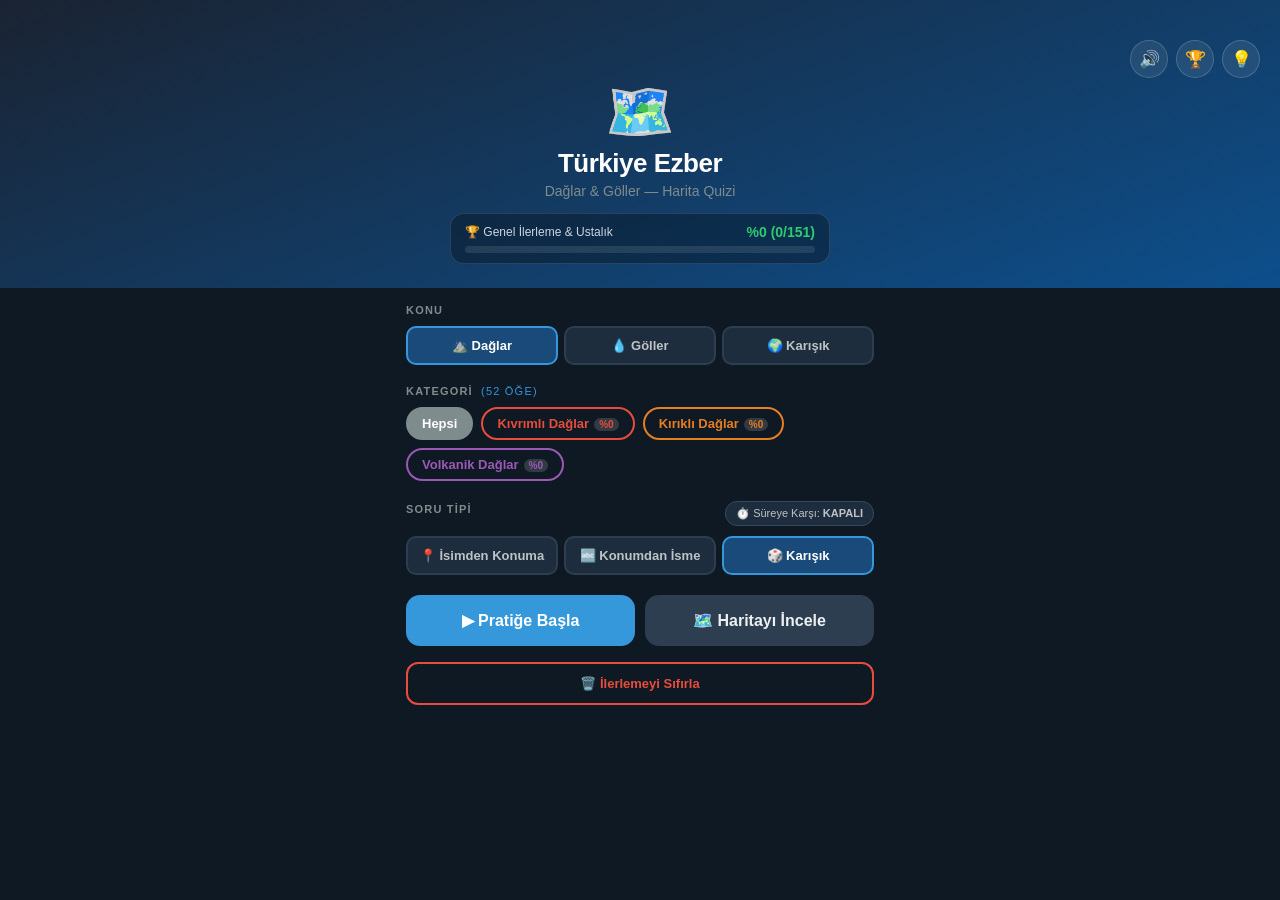
==== index.html @ 6cc04972 "Add files via upload" ====
<!DOCTYPE html>
<html lang="tr">
<head>
  <meta charset="UTF-8">
  <meta name="viewport" content="width=device-width, initial-scale=1.0, user-scalable=no">
  <title>🗺 Türkiye Ezber</title>
  <link rel="manifest" href="manifest.json">
  <link rel="icon" type="image/png" href="icon-192.png">
  <link rel="apple-touch-icon" href="icon-192.png">
  <meta name="theme-color" content="#1e293b">
  <meta name="apple-mobile-web-app-capable" content="yes">
  <meta name="apple-mobile-web-app-status-bar-style" content="black-translucent">
  <link rel="stylesheet" href="style.css">
</head>
<body>

<!-- ══════════════════════════════════════════
     MENU SCREEN
════════════════════════════════════════════ -->
<div id="screen-menu" class="screen active">
  <div class="menu-header">
    <div class="menu-top-tools">
      <button id="menu-sound-btn" class="tool-icon-btn" title="Ses Aç/Kapat">🔊</button>
      <button id="menu-badges-btn" class="tool-icon-btn" title="Başarılar & Rozetler">🏆</button>
      <button id="menu-mnemonics-btn" class="tool-icon-btn" title="Hafıza Şifreleri">💡</button>
    </div>
    <div class="menu-logo">🗺️</div>
    <h1>Türkiye Ezber</h1>
    <p class="menu-subtitle">Dağlar &amp; Göller — Harita Quizi</p>
    
    <div class="mastery-banner">
      <div class="mastery-banner-header">
        <span>🏆 Genel İlerleme & Ustalık</span>
        <strong id="menu-mastery-text">%0</strong>
      </div>
      <div class="mastery-progress-track">
        <div id="menu-mastery-fill" class="mastery-progress-fill" style="width:0%"></div>
      </div>
    </div>
  </div>
  <div class="menu-body">
    <section class="menu-section">
      <h3>Konu</h3>
      <div class="btn-group">
        <button class="mode-btn active" data-mode="mountains">⛰️ Dağlar</button>
        <button class="mode-btn"        data-mode="lakes">💧 Göller</button>
        <button class="mode-btn"        data-mode="mixed">🌍 Karışık</button>
      </div>
    </section>
    <section class="menu-section">
      <h3>Kategori <span id="item-count" class="item-count"></span></h3>
      <div id="category-container" class="category-container"></div>
    </section>
    <section class="menu-section">
      <div style="display:flex;justify-content:space-between;align-items:center;margin-bottom:10px;">
        <h3>Soru Tipi</h3>
        <button id="timer-toggle-btn" class="timer-toggle-btn" title="Soru başına 15 saniye">⏱️ Süreye Karşı: <b>KAPALI</b></button>
      </div>
      <div class="btn-group">
        <button class="qtype-btn"        data-qtype="name-to-loc">📍 İsimden Konuma</button>
        <button class="qtype-btn"        data-qtype="loc-to-name">🔤 Konumdan İsme</button>
        <button class="qtype-btn active" data-qtype="mixed">🎲 Karışık</button>
      </div>
    </section>
    <div class="main-action-buttons">
      <button id="start-btn" class="btn btn-primary btn-xl">▶ Pratiğe Başla</button>
      <button id="explore-btn" class="btn btn-secondary btn-xl">🗺️ Haritayı İncele</button>
    </div>
    <div class="secondary-action-buttons">
      <button id="flashcard-btn" class="btn btn-success btn-lg hidden">🃏 Bilgi Kartları</button>
      <button id="mistakes-btn" class="btn btn-danger-outline btn-lg hidden">🎯 Yanıldıklarımı Sor (<span id="mistakes-badge">0</span>)</button>
    </div>
    <div class="menu-actions">
      <button id="reset-btn" class="btn btn-danger-outline">🗑️ İlerlemeyi Sıfırla</button>
    </div>
  </div>
</div>

<!-- ══════════════════════════════════════════
     FLASHCARD MODE SELECTION MODAL
════════════════════════════════════════════ -->
<div id="modal-fc-mode" class="modal-overlay hidden">
  <div class="modal-card">
    <h3>🃏 Bilgi Kartları Modu</h3>
    <p id="modal-fc-cat-name" class="modal-subtitle">Kategori</p>
    <div class="modal-options">
      <button id="btn-fc-card-mode" class="modal-opt-btn">
        <span class="opt-icon">🎴</span>
        <div class="opt-text">
          <strong>Kart Modu</strong>
          <small>Dokun-çevir, Biliyordum / Tekrar Sor</small>
        </div>
      </button>
      <button id="btn-fc-test-mode" class="modal-opt-btn">
        <span class="opt-icon">📝</span>
        <div class="opt-text">
          <strong>Test Modu</strong>
          <small>4 şıklı çoktan seçmeli soru-cevap</small>
        </div>
      </button>
    </div>
    <button id="btn-fc-modal-close" class="btn btn-secondary btn-sm" style="margin-top:14px;width:100%">Vazgeç</button>
  </div>
</div>

<!-- ══════════════════════════════════════════
     FLASHCARDS SCREEN (Card & Test Mode)
════════════════════════════════════════════ -->
<div id="screen-flashcards" class="screen">
  <div id="fc-top-bar" class="top-bar"></div>

  <div class="fc-content">
    <!-- Card Mode UI -->
    <div id="fc-card-mode-wrap" class="fc-mode-wrap hidden">
      <div class="fc-card-container">
        <div id="fc-card" class="flashcard">
          <div class="fc-card-inner">
            <div class="fc-front">
              <div class="fc-badge">SORU</div>
              <div id="fc-question-text" class="fc-q-text">Soru metni...</div>
              <div class="fc-tap-hint">👆 Cevabı görmek için dokunun</div>
            </div>
            <div class="fc-back">
              <div class="fc-badge answer">CEVAP</div>
              <div id="fc-answer-text" class="fc-a-text">Cevap metni...</div>
            </div>
          </div>
        </div>
      </div>
      <div id="fc-card-actions" class="fc-actions hidden">
        <button id="fc-again-btn" class="btn btn-danger-outline fc-act-btn">🔁 Tekrar Sor</button>
        <button id="fc-known-btn" class="btn btn-success fc-act-btn">✓ Biliyordum</button>
      </div>
    </div>

    <!-- Test Mode UI -->
    <div id="fc-test-mode-wrap" class="fc-mode-wrap hidden">
      <div class="fc-test-prompt">
        <div class="fc-badge">SORU</div>
        <div id="fc-test-q-text" class="fc-q-text">Soru metni...</div>
      </div>
      <div id="fc-test-choices" class="choices-grid" style="margin-top:16px"></div>
      <div id="fc-test-feedback" class="feedback-panel hidden" style="margin-top:16px"></div>
    </div>

    <!-- Flashcards Finish Summary -->
    <div id="fc-finish-wrap" class="fc-finish-wrap hidden">
      <div class="results-card" style="margin:20px auto">
        <h2>🎉 Tebrikler!</h2>
        <p style="color:#bdc3c7;margin-bottom:16px">Bu kategorideki tüm bilgi kartlarını tamamladınız.</p>
        <div class="results-score-grid">
          <div class="result-box correct">
            <div class="result-num" id="fc-res-correct">0</div>
            <div class="result-lbl">Doğru/Bilinen</div>
          </div>
          <div class="result-box wrong">
            <div class="result-num" id="fc-res-wrong">0</div>
            <div class="result-lbl">Tekrar Edilen</div>
          </div>
        </div>
        <div class="results-actions" style="margin-top:20px">
          <button id="fc-again-all-btn" class="btn btn-primary">↺ Tekrar Çalış</button>
          <button id="fc-menu-btn" class="btn btn-outline">☰ Menü</button>
        </div>
      </div>
    </div>

  </div>
</div>

<!-- ══════════════════════════════════════════
     RESULTS SCREEN
════════════════════════════════════════════ -->
<div id="screen-results" class="screen">
  <div class="results-card">
    <h2>🏁 Tur Sona Erdi</h2>
    <div class="results-score-grid">
      <div class="result-box correct">
        <div class="result-num" id="res-correct">0</div>
        <div class="result-lbl">Doğru</div>
      </div>
      <div class="result-box wrong">
        <div class="result-num" id="res-wrong">0</div>
        <div class="result-lbl">Yanlış</div>
      </div>
      <div class="result-box pct">
        <div class="result-num" id="res-pct">0%</div>
        <div class="result-lbl">Başarı</div>
      </div>
    </div>
    <div id="res-worst" class="results-worst"></div>
    <div id="res-streak-banner" class="res-streak-banner"></div>
    <div class="results-actions">
      <button id="res-again-btn" class="btn btn-primary">↺ Tekrar</button>
      <button id="res-menu-btn"  class="btn btn-outline">☰ Menü</button>
      <button id="res-badges-btn" class="btn btn-secondary">🏆 Rozetler</button>
    </div>
  </div>
</div>

<!-- ══════════════════════════════════════════
     MAIN SCREEN  (Quiz + Explore)
════════════════════════════════════════════ -->
<div id="screen-main" class="screen">

  <div id="top-bar" class="top-bar"></div>
  
  <!-- Question Timer Bar -->
  <div id="quiz-timer-bar" class="quiz-timer-bar hidden">
    <div id="quiz-timer-fill" class="quiz-timer-fill"></div>
  </div>

  <div id="top-panel" class="top-panel"></div>

  <!-- MAP -->
  <div id="map-container" class="map-container">
    <div id="map-zoom-wrapper" class="map-zoom-wrapper">

      <!-- Map stage: sized and positioned exactly over the rendered image area -->
      <div id="map-stage" class="map-stage">
        <img id="map-bg" src="" alt="Harita" draggable="false">
        <div id="map-pins"></div>
        <div id="map-overlay"></div>
      </div>

      <!-- No-image placeholder (shown when category has no image) -->
      <div id="map-no-img" class="map-no-img hidden">
        📷 Bu kategori için henüz görsel eklenmedi.
      </div>

    </div>

    <!-- Streak celebration toast -->
    <div id="streak-toast" class="streak-toast hidden">
      <span class="streak-toast-icon">🔥</span>
      <div class="streak-toast-text">
        <strong id="streak-toast-title">5'te 5!</strong>
        <span id="streak-toast-sub">Alev aldın, harika gidiyorsun!</span>
      </div>
    </div>
  </div>

  <div id="bottom-panel" class="bottom-panel"></div>

</div>

<!-- ══════════════════════════════════════════
     MODAL: BAŞARILAR & ROZETLER (ACHIEVEMENTS)
════════════════════════════════════════════ -->
<div id="modal-badges" class="modal-overlay hidden">
  <div class="modal-card modal-card-lg">
    <div class="modal-header-row">
      <h3>🏆 Başarılar &amp; Rozetler</h3>
      <button id="modal-badges-close" class="btn-icon">✕</button>
    </div>
    <p class="modal-subtitle">Hedefleri tamamlayarak rozetlerin kilidini açın!</p>
    <div id="badges-list" class="badges-grid"></div>
  </div>
</div>

<!-- ══════════════════════════════════════════
     MODAL: HAFIZA ŞİFRELERİ (MNEMONICS)
════════════════════════════════════════════ -->
<div id="modal-mnemonics" class="modal-overlay hidden">
  <div class="modal-card modal-card-lg">
    <div class="modal-header-row">
      <h3>💡 KPSS Hafıza Şifreleri</h3>
      <button id="modal-mnemonics-close" class="btn-icon">✕</button>
    </div>
    <p class="modal-subtitle">Dağlar ve Göller için en popüler akrostiş ve kodlamalar</p>
    <div id="mnemonics-list" class="mnemonics-list"></div>
  </div>
</div>

<script src="data.js"></script>
<script src="app.js"></script>
<script>
  if ('serviceWorker' in navigator) {
    window.addEventListener('load', () => {
      navigator.serviceWorker.register('./sw.js').catch(err => console.log('SW reg error:', err));
    });
  }
</script>
</body>
</html>
---- style.css ----
/* ─────────────────────────────────────────────────────────────────────────
   Türkiye Ezber – style.css
   ───────────────────────────────────────────────────────────────────────── */

/* ── Reset & Base ── */
*,*::before,*::after{box-sizing:border-box;margin:0;padding:0}
html,body{height:100%;overflow:hidden;font-family:-apple-system,BlinkMacSystemFont,'Segoe UI',sans-serif;background:#0f1923;color:#ecf0f1;-webkit-tap-highlight-color:transparent}
button{cursor:pointer;font-family:inherit;touch-action:manipulation}
input{font-family:inherit}

/* ── Screen management ── */
.screen{position:fixed;inset:0;background:#0f1923;display:none;flex-direction:column}
.screen.active{display:flex}

/* ════════════════════════════════════════════════════════════════════
   MENU SCREEN
   ════════════════════════════════════════════════════════════════════ */
#screen-menu{overflow-y:auto}

.menu-header{
  text-align:center;padding:40px 20px 24px;
  background:linear-gradient(160deg,#1a2332 0%,#0d4f8c 100%);
  flex-shrink:0;
}
.menu-logo{font-size:56px;line-height:1}
.menu-header h1{font-size:26px;font-weight:800;color:#fff;margin-top:8px;letter-spacing:-0.5px}
.menu-subtitle{color:#7f8c8d;font-size:14px;margin-top:4px}

.menu-body{padding:16px;flex:1}

.menu-section{margin-bottom:20px}
.menu-section h3{
  font-size:11px;font-weight:700;text-transform:uppercase;
  letter-spacing:1.2px;color:#7f8c8d;margin-bottom:10px;
}

/* ── Toggle button groups ── */
.btn-group{display:flex;gap:6px;flex-wrap:wrap}

.mode-btn,.qtype-btn{
  flex:1;min-width:0;padding:10px 6px;border:2px solid #2c3e50;
  border-radius:10px;background:#1e2d3d;color:#bdc3c7;
  font-size:13px;font-weight:600;transition:all .15s;text-align:center;
}
.mode-btn.active,.qtype-btn.active{
  border-color:#3498db;background:#1a4a7a;color:#fff;
}

/* ── Category chips ── */
.category-container{display:flex;flex-wrap:wrap;gap:8px}
.cat-chip{
  padding:7px 14px;border-radius:20px;border:2px solid;
  font-size:13px;font-weight:600;background:transparent;
  transition:all .15s;white-space:nowrap;
}
.cat-chip.active{color:#fff!important}
.item-count{font-size:11px;color:#3498db;margin-left:4px;font-weight:normal}

/* ── Buttons ── */
.btn{
  display:inline-flex;align-items:center;justify-content:center;
  gap:6px;padding:12px 20px;border-radius:12px;border:none;
  font-size:15px;font-weight:700;transition:all .15s;
}
.btn:active{transform:scale(.97)}
.btn-primary{background:#3498db;color:#fff}
.btn-primary:active{background:#2980b9}
.btn-success{background:#27ae60;color:#fff}
.btn-outline{background:transparent;border:2px solid #3498db;color:#3498db}
.btn-outline:active{background:#1a4a7a}
.btn-danger{background:#e74c3c;color:#fff}
.btn-danger-outline{background:transparent;border:2px solid #e74c3c;color:#e74c3c}
.btn-secondary{background:#2c3e50;color:#ecf0f1;border:none}
.btn-sm{padding:8px 14px;font-size:13px}
.btn-xl{width:100%;padding:16px;font-size:16px;border-radius:14px;}
.main-action-buttons{display:flex;gap:10px;margin:16px 0 8px}
.main-action-buttons .btn{flex:1;margin:0}

.menu-actions{display:flex;gap:10px}
.menu-actions .btn{flex:1;padding:12px 8px;font-size:13px}

/* ════════════════════════════════════════════════════════════════════
   MODAL (Bilgi Kartları Mod Seçimi)
   ════════════════════════════════════════════════════════════════════ */
.modal-overlay{
  position:fixed;inset:0;background:rgba(0,0,0,0.75);
  backdrop-filter:blur(4px);z-index:99;
  display:flex;align-items:center;justify-content:center;padding:16px;
}
.modal-card{
  background:#162436;border:1px solid #2c3e50;border-radius:20px;
  padding:24px;width:100%;max-width:380px;text-align:center;
  box-shadow:0 12px 36px rgba(0,0,0,0.6);animation:pop .25s ease;
}
.modal-card h3{font-size:20px;font-weight:800;color:#fff;margin-bottom:4px}
.modal-subtitle{font-size:13px;color:#3498db;font-weight:600;margin-bottom:18px}
.modal-options{display:flex;flex-direction:column;gap:10px}
.modal-opt-btn{
  display:flex;align-items:center;gap:14px;padding:14px;
  background:#1f3044;border:2px solid #2c3e50;border-radius:14px;
  color:#ecf0f1;text-align:left;transition:all .15s;
}
.modal-opt-btn:hover,.modal-opt-btn:active{
  border-color:#27ae60;background:#184030;transform:translateY(-2px);
}
.opt-icon{font-size:28px}
.opt-text strong{display:block;font-size:15px;color:#fff}
.opt-text small{display:block;font-size:11px;color:#bdc3c7;margin-top:2px}

/* ════════════════════════════════════════════════════════════════════
   FLASHCARDS SCREEN
   ════════════════════════════════════════════════════════════════════ */
#screen-flashcards{
  height:100vh;overflow:hidden;
}
.fc-content{
  flex:1;overflow-y:auto;padding:16px;
  display:flex;flex-direction:column;max-width:600px;width:100%;margin:0 auto;
}
.fc-mode-wrap{
  flex:1;display:flex;flex-direction:column;justify-content:center;
}

/* Card Mode */
.fc-card-container{
  perspective:1000px;flex:1;min-height:260px;
  display:flex;align-items:center;justify-content:center;margin:10px 0;
}
.flashcard{
  width:100%;max-width:440px;min-height:250px;
  background:#1a2736;border:2px solid #2c3e50;border-radius:20px;
  padding:24px 20px;display:flex;flex-direction:column;
  align-items:center;justify-content:center;text-align:center;
  cursor:pointer;box-shadow:0 8px 24px rgba(0,0,0,0.4);
  transition:all .2s ease;user-select:none;
}
.flashcard:hover{border-color:#3498db;transform:translateY(-2px)}
.flashcard:active{transform:scale(0.98)}

.fc-badge{
  font-size:10px;font-weight:800;letter-spacing:1px;
  padding:4px 10px;border-radius:12px;background:#2c3e50;
  color:#3498db;margin-bottom:16px;display:inline-block;
}
.fc-badge.answer{background:#184030;color:#27ae60}
.fc-q-text{font-size:20px;font-weight:700;color:#fff;line-height:1.4}
.fc-a-text{font-size:22px;font-weight:800;color:#2ecc71;line-height:1.4;margin-top:8px}
.fc-tap-hint{font-size:12px;color:#7f8c8d;margin-top:20px}

.fc-back{display:none}
.flashcard.flipped .fc-front{display:none}
.flashcard.flipped .fc-back{display:block;animation:pop .2s ease}

.fc-actions{display:flex;gap:12px;margin-top:14px;flex-shrink:0}
.fc-act-btn{flex:1;padding:14px 12px;font-size:15px;border-radius:14px}

/* Test Mode */
.fc-test-prompt{
  background:#162436;border:2px solid #2c3e50;border-radius:18px;
  padding:22px 18px;text-align:center;box-shadow:0 4px 16px rgba(0,0,0,0.3);
}

/* ════════════════════════════════════════════════════════════════════
   MAIN SCREEN (Quiz + Calibration share this layout)
   ════════════════════════════════════════════════════════════════════ */
#screen-main{height:100vh;overflow:hidden}

/* ── Top bar ── */
.top-bar{
  flex:0 0 auto;display:flex;align-items:center;
  padding:6px 10px;background:#0a1520;
  border-bottom:1px solid #1e2d3d;min-height:46px;gap:8px;
}
.btn-icon{
  background:transparent;border:none;color:#7f8c8d;
  font-size:20px;padding:4px 8px;border-radius:8px;flex-shrink:0;
}
.btn-icon:active{background:#1e2d3d}

/* Quiz top bar content */
.tbar-meta{flex:1;overflow:hidden}
.tbar-cat{font-size:10px;color:#7f8c8d;text-transform:uppercase;letter-spacing:.8px;white-space:nowrap;overflow:hidden;text-overflow:ellipsis}
.tbar-progress{font-size:14px;font-weight:700;color:#fff}
.tbar-score{display:flex;gap:14px;font-size:15px;font-weight:800;flex-shrink:0}
.score-c{color:#27ae60}
.score-w{color:#e74c3c}

/* Calibration top bar */
.tbar-title{flex:1;font-size:15px;font-weight:700;text-align:center}

/* ── Top panel (question prompt) ── */
.top-panel{flex:0 0 auto}
.question-prompt{
  padding:12px 16px 10px;background:#111e2d;
  border-bottom:1px solid #1e2d3d;text-align:center;
}
.q-hint{font-size:10px;color:#7f8c8d;text-transform:uppercase;letter-spacing:.8px;margin-bottom:4px}
.q-name{font-size:24px;font-weight:800;color:#fff;line-height:1.2}
.q-cat{font-size:12px;margin-top:4px;font-weight:600}

/* ── Map area ── */
.map-container{
  flex:1;position:relative;overflow:hidden;
  background:#0d1b2a;touch-action:none;cursor:crosshair;
}
.map-zoom-wrapper{
  width:100%;height:100%;position:relative;
  transform-origin:center center;
  will-change:transform;
  display:flex;align-items:center;justify-content:center;
}
.map-stage{
  position:relative;
  user-select:none;-webkit-user-select:none;
}
#map-bg{
  display:block;width:100%;height:100%;
  pointer-events:none;user-select:none;
  -webkit-user-drag:none;
}
#map-bg.hidden{display:none}

.map-no-img{
  position:absolute;inset:0;display:flex;flex-direction:column;
  align-items:center;justify-content:center;
  color:#f39c12;font-size:15px;text-align:center;padding:24px;
}

#map-pins{
  position:absolute;inset:0;pointer-events:none;z-index:4;
}
#map-overlay{
  position:absolute;inset:0;pointer-events:none;z-index:6;
  cursor:crosshair;
}

/* ════════════════════════════════════════════════════════════════════
   MAP PINS (HTML Div-based)
   ════════════════════════════════════════════════════════════════════ */
.pin-wrap{
  position:absolute;transform:translate(-50%, -50%);
  display:flex;align-items:center;justify-content:center;
  pointer-events:none;
}
.pin-dot{
  border-radius:50%;border:2px solid #fff;
  box-shadow:0 2px 8px rgba(0,0,0,0.6);
  display:flex;align-items:center;justify-content:center;
  color:#fff;font-weight:800;font-size:11px;
  animation:pop .2s ease forwards;
}
.pin-ring{
  position:absolute;border-radius:50%;border:2px solid;
  animation:ring-pulse 1.4s cubic-bezier(0.25, 0.46, 0.45, 0.94) infinite;
}
@keyframes ring-pulse{
  0%{transform:scale(0.8);opacity:0.9}
  100%{transform:scale(1.9);opacity:0}
}
.pin-lbl{pointer-events:none;text-shadow:0 1px 2px rgba(0,0,0,0.8)}

/* ── Bottom panel ── */
.bottom-panel{
  flex:0 0 auto;background:#0a1520;
  border-top:1px solid #1e2d3d;
  overflow-y:auto;
}

/* ════════════════════════════════════════════════════════════════════
   CHOICES PANEL
   ════════════════════════════════════════════════════════════════════ */
.choices-wrap{padding:10px 12px}
.choices-hint{font-size:12px;color:#7f8c8d;margin-bottom:8px;text-align:center}
.choices-grid{display:grid;grid-template-columns:1fr 1fr;gap:8px}
.choice-btn{
  padding:13px 8px;background:#1e2d3d;border:2px solid #2c3e50;
  border-radius:12px;color:#ecf0f1;font-size:14px;font-weight:600;
  text-align:center;line-height:1.3;transition:all .12s;
}
.choice-btn:active:not([disabled]){transform:scale(.96)}
.choice-btn.correct{background:#1a5c38;border-color:#27ae60;color:#fff}
.choice-btn.wrong{background:#5c1a1a;border-color:#e74c3c;color:#fff}
.choice-btn[disabled]{cursor:default;opacity:.7}

/* ════════════════════════════════════════════════════════════════════
   FEEDBACK PANEL
   ════════════════════════════════════════════════════════════════════ */
.feedback-panel{
  padding:12px 16px;display:flex;align-items:center;gap:12px;
}
.fb-icon{font-size:34px;flex-shrink:0}
.fb-body{flex:1}
.fb-result{font-size:16px;font-weight:800}
.fb-result.correct{color:#27ae60}
.fb-result.wrong{color:#e74c3c}
.fb-name{font-size:14px;color:#bdc3c7;margin-top:2px}
.fb-continue{
  padding:12px 20px;border-radius:12px;border:none;
  background:#3498db;color:#fff;font-size:15px;font-weight:700;
  flex-shrink:0;touch-action:manipulation;
}
.fb-continue:active{background:#2980b9;transform:scale(.97)}

/* ════════════════════════════════════════════════════════════════════
   RESULTS SCREEN
   ════════════════════════════════════════════════════════════════════ */
#screen-results{align-items:center;justify-content:center;padding:20px}
.results-card{
  background:#111e2d;border-radius:20px;padding:28px 24px;
  width:100%;max-width:440px;text-align:center;
}
.results-card h2{font-size:22px;font-weight:800;margin-bottom:20px}

.results-score-grid{
  display:grid;grid-template-columns:repeat(3,1fr);gap:12px;margin-bottom:20px;
}
.result-box{
  background:#0f1923;border-radius:14px;padding:16px 8px;
}
.result-num{font-size:28px;font-weight:900}
.result-lbl{font-size:11px;color:#7f8c8d;margin-top:4px;text-transform:uppercase}
.result-box.correct .result-num{color:#27ae60}
.result-box.wrong .result-num{color:#e74c3c}
.result-box.pct .result-num{color:#f39c12}

.results-worst{margin-bottom:20px}
.results-worst h4{font-size:12px;color:#7f8c8d;text-transform:uppercase;letter-spacing:.8px;margin-bottom:8px}
.worst-item{
  display:flex;align-items:center;padding:8px 12px;
  background:#0f1923;border-radius:10px;margin-bottom:6px;
  font-size:13px;gap:8px;
}
.worst-item .wi-name{flex:1}
.worst-item .wi-count{color:#e74c3c;font-weight:700;font-size:12px}

.results-actions{display:flex;gap:10px}
.results-actions .btn{flex:1}

/* ════════════════════════════════════════════════════════════════════
   CALIBRATION LAYOUT  (inside screen-main, via top-panel & bottom-panel)
   ════════════════════════════════════════════════════════════════════ */

/* top-panel becomes a cal control strip */
.cal-top-panel{
  display:flex;flex-direction:column;
  background:#111e2d;border-bottom:1px solid #1e2d3d;
  max-height:38vh;overflow:hidden;
}
.cal-instr{
  flex:0 0 auto;padding:7px 14px;font-size:12px;font-weight:600;
  color:#f39c12;background:#1a1200;border-bottom:2px solid #3d2e00;
  text-align:center;
}
.cal-list-wrap{flex:1;display:flex;flex-direction:column;overflow:hidden}
.cal-search{
  width:100%;padding:8px 12px;background:#0a1520;
  border:none;border-bottom:1px solid #1e2d3d;
  color:#ecf0f1;font-size:13px;outline:none;flex-shrink:0;
}
.cal-search::placeholder{color:#7f8c8d}

/* horizontal scrollable list of items */
.cal-inline-list{
  flex:1;overflow-y:auto;overflow-x:hidden;
  display:flex;flex-direction:column;
}
.cal-group-hdr{
  padding:5px 12px 3px;font-size:10px;font-weight:800;
  text-transform:uppercase;letter-spacing:1px;color:#7f8c8d;
  background:#0a1520;border-left:3px solid transparent;
  position:sticky;top:0;z-index:1;flex-shrink:0;
}
.cal-row{
  display:flex;align-items:center;gap:8px;
  padding:7px 12px;font-size:12px;cursor:pointer;
  border-left:3px solid transparent;flex-shrink:0;
}
.cal-row:hover{background:#1a2d45}
.cal-row.selected{background:#1a3558;border-left-color:#3498db;color:#fff}
.cal-dot{width:9px;height:9px;border-radius:50%;flex-shrink:0}
.cal-check{color:#27ae60;font-size:11px;margin-left:auto;flex-shrink:0}

/* bottom-panel calibration area */
.cal-bottom-inner{
  display:flex;align-items:center;gap:12px;
  padding:9px 14px;
}
.cal-status-text{flex:1;font-size:12px;color:#bdc3c7}
.cal-bottom-actions{display:flex;align-items:center;gap:12px;flex-shrink:0}

/* ════════════════════════════════════════════════════════════════════
   RESPONSIVE – wider screens
   ════════════════════════════════════════════════════════════════════ */
@media(min-width:600px){
  .menu-body{max-width:500px;margin:0 auto}
  .results-card{padding:36px}
  .choices-grid{grid-template-columns:1fr 1fr}
  .cal-sidebar{width:220px}
  .cal-item{font-size:13px}
}
@media(min-width:900px){
  /* side-by-side: map left, controls right on wide desktop */
  #screen-main{flex-direction:column}
}

/* ── Scrollbar ── */
::-webkit-scrollbar{width:4px}
::-webkit-scrollbar-track{background:transparent}
::-webkit-scrollbar-thumb{background:#2c3e50;border-radius:4px}

/* ── Animations ── */
@keyframes pop{0%{transform:scale(.5);opacity:0}70%{transform:scale(1.1)}100%{transform:scale(1);opacity:1}}
@keyframes shake{0%,100%{transform:translateX(0)}25%{transform:translateX(-6px)}75%{transform:translateX(6px)}}
@keyframes pulseStreak{0%,100%{transform:scale(1);box-shadow:0 0 0 rgba(243,156,18,0)}50%{transform:scale(1.05);box-shadow:0 0 10px rgba(243,156,18,0.5)}}
.anim-pop{animation:pop .25s ease forwards}
.anim-shake{animation:shake .3s ease}

/* ════════════════════════════════════════════════════════════════════
   NEW FEATURES STYLING (Items 1, 2, 3)
   ════════════════════════════════════════════════════════════════════ */

/* Header tools */
.menu-top-tools{display:flex;justify-content:flex-end;gap:8px;margin-bottom:6px}
.tool-icon-btn{
  width:38px;height:38px;border-radius:50%;
  background:rgba(255,255,255,0.08);border:1px solid rgba(255,255,255,0.18);
  font-size:17px;display:flex;align-items:center;justify-content:center;
  color:#fff;transition:all .15s;backdrop-filter:blur(4px);
}
.tool-icon-btn:hover{background:rgba(255,255,255,0.16);transform:scale(1.06)}
.tool-icon-btn:active{transform:scale(0.94)}

/* Overall Mastery Banner */
.mastery-banner{
  margin:14px auto 0;max-width:380px;
  background:rgba(0,0,0,0.3);border:1px solid rgba(255,255,255,0.12);
  border-radius:14px;padding:10px 14px;
}
.mastery-banner-header{
  display:flex;justify-content:space-between;align-items:center;
  font-size:12px;color:#cbd5e1;margin-bottom:6px;
}
.mastery-banner-header strong{color:#2ecc71;font-size:14px}
.mastery-progress-track{
  height:7px;background:rgba(255,255,255,0.1);border-radius:4px;overflow:hidden;
}
.mastery-progress-fill{
  height:100%;background:linear-gradient(90deg,#3498db,#2ecc71);
  border-radius:4px;transition:width .4s ease;
}

/* Category chip mastery tag */
.cat-chip{position:relative}
.cat-mastery-tag{
  font-size:10px;font-weight:800;padding:1px 5px;border-radius:8px;
  background:rgba(255,255,255,0.15);margin-left:5px;
}

/* Timer toggle button */
.timer-toggle-btn{
  font-size:11px;padding:5px 10px;border-radius:12px;
  background:#1e2d3d;border:1px solid #34495e;color:#bdc3c7;
  cursor:pointer;transition:all .2s;font-family:inherit;
}
.timer-toggle-btn.active{
  background:#d35400;border-color:#e67e22;color:#fff;
  box-shadow:0 0 10px rgba(230,126,34,0.4);
}

/* Secondary actions in menu */
.secondary-action-buttons{display:flex;gap:10px;margin-bottom:8px}
.secondary-action-buttons .btn{flex:1;margin:0;font-size:14px;padding:12px 10px;border-radius:12px}

/* Quiz Timer Bar */
.quiz-timer-bar{
  width:100%;height:5px;background:#1e2d3d;overflow:hidden;flex-shrink:0;z-index:10;
}
.quiz-timer-fill{
  height:100%;width:100%;background:#3498db;transition:width .1s linear;
}
.quiz-timer-fill.warning{background:#f39c12}
.quiz-timer-fill.danger{background:#e74c3c}

/* Top bar streak */
.tbar-streak{
  display:inline-flex;align-items:center;gap:3px;padding:2px 8px;
  border-radius:12px;background:rgba(230,126,34,0.2);border:1px solid #e67e22;
  font-size:12px;font-weight:800;color:#f39c12;animation:pulseStreak 1.8s infinite;
  white-space:nowrap;
}
.streak-flame{font-size:14px}

/* Streak Celebration Toast */
.streak-toast{
  position:absolute;bottom:70px;left:50%;transform:translateX(-50%);
  background:#162436;border:2px solid #f39c12;border-radius:16px;
  padding:10px 18px;display:flex;align-items:center;gap:12px;
  box-shadow:0 12px 32px rgba(0,0,0,0.7);z-index:50;
  animation:pop .3s cubic-bezier(0.175,0.885,0.32,1.275);pointer-events:none;
}
.streak-toast-icon{font-size:32px;line-height:1}
.streak-toast-text strong{display:block;font-size:15px;color:#f39c12}
.streak-toast-text span{display:block;font-size:12px;color:#ecf0f1}

/* Modals Large */
.modal-card-lg{
  max-width:480px;max-height:85vh;display:flex;flex-direction:column;
  overflow:hidden;text-align:left;padding:20px;
}
.modal-header-row{display:flex;justify-content:space-between;align-items:center}
.modal-header-row h3{margin:0;font-size:18px}
.modal-header-row .btn-icon{font-size:18px;padding:4px}

/* Badges Grid */
.badges-grid{
  display:grid;grid-template-columns:repeat(auto-fill,minmax(125px,1fr));
  gap:10px;overflow-y:auto;padding:8px 2px;margin-top:10px;
}
.badge-card{
  background:#111b27;border:1px solid #233549;border-radius:14px;
  padding:12px 8px;text-align:center;display:flex;flex-direction:column;
  align-items:center;gap:4px;transition:all .2s;
}
.badge-card.unlocked{
  border-color:#f1c40f;background:linear-gradient(180deg,#1a2636 0%,#1a332a 100%);
  box-shadow:0 4px 14px rgba(241,196,15,0.2);
}
.badge-card.locked{opacity:.4;filter:grayscale(90%)}
.badge-icon{font-size:30px;line-height:1;margin-bottom:2px}
.badge-title{font-size:12px;font-weight:700;color:#fff}
.badge-desc{font-size:10px;color:#94a3b8;line-height:1.2}

/* Mnemonics List */
.mnemonics-list{
  display:flex;flex-direction:column;gap:10px;overflow-y:auto;
  max-height:60vh;padding:6px 2px;margin-top:10px;
}
.mnemonic-item{
  background:#111b27;border:1px solid #233549;border-radius:12px;padding:12px;
}
.mnemonic-cat{
  font-size:13px;font-weight:800;margin-bottom:4px;
  display:flex;align-items:center;gap:6px;
}
.mnemonic-text{font-size:12px;color:#e2e8f0;line-height:1.4}
.mnemonic-badge{
  display:inline-block;padding:2px 8px;border-radius:8px;
  background:rgba(241,196,15,0.15);color:#f1c40f;font-weight:700;margin-top:4px;font-size:11px;
}

/* Explore Mode Pin & UI */
.pin-wrap.pin-explore{pointer-events:all;cursor:pointer}
.pin-wrap.pin-explore:active, .pin-wrap.pin-explore.selected{
  transform:translate(-50%,-50%) scale(1.35);z-index:20;
}
.pin-text-label{
  position:absolute;top:100%;left:50%;transform:translateX(-50%);
  font-size:10px;font-weight:700;color:#fff;background:rgba(0,0,0,0.8);
  padding:2px 6px;border-radius:4px;white-space:nowrap;pointer-events:none;
  margin-top:3px;box-shadow:0 2px 4px rgba(0,0,0,0.6);border:1px solid rgba(255,255,255,0.2);
}
.explore-bottom-card{
  padding:12px 16px;background:#111e2d;border-top:1px solid #1e2d3d;
  display:flex;flex-direction:column;gap:4px;
}
.explore-bottom-row{
  display:flex;align-items:center;justify-content:space-between;gap:8px;
}
.explore-name{font-size:19px;font-weight:800;color:#fff}
.explore-cat{font-size:12px;font-weight:600}
.explore-item-note{
  font-size:12px;color:#a5f3fc;background:rgba(6,182,212,0.12);
  border:1px solid rgba(6,182,212,0.3);padding:6px 10px;border-radius:8px;margin-top:5px;line-height:1.4;
}
.explore-mnemonic-box{
  font-size:12px;color:#f1c40f;background:rgba(241,196,15,0.12);
  border:1px solid rgba(241,196,15,0.3);padding:6px 10px;border-radius:8px;margin-top:4px;
}

/* Feedback panel item note & mnemonic hint box */
.fb-item-note{
  margin-top:6px;padding:6px 10px;border-radius:8px;
  background:rgba(6,182,212,0.12);border:1px solid rgba(6,182,212,0.3);
  font-size:12px;color:#a5f3fc;line-height:1.35;
}
.fb-mnemonic-box{
  margin-top:6px;padding:6px 10px;border-radius:8px;
  background:rgba(241,196,15,0.12);border:1px solid rgba(241,196,15,0.3);
  font-size:12px;color:#f1c40f;line-height:1.35;
}

/* Results streak banner */
.res-streak-banner{
  margin-top:14px;padding:10px 14px;background:rgba(230,126,34,0.15);
  border:1px solid rgba(230,126,34,0.4);border-radius:12px;
  font-size:13px;color:#f39c12;font-weight:700;text-align:center;
}

/* ── Utility ── */
.hidden{display:none!important}
.text-muted{color:#7f8c8d}
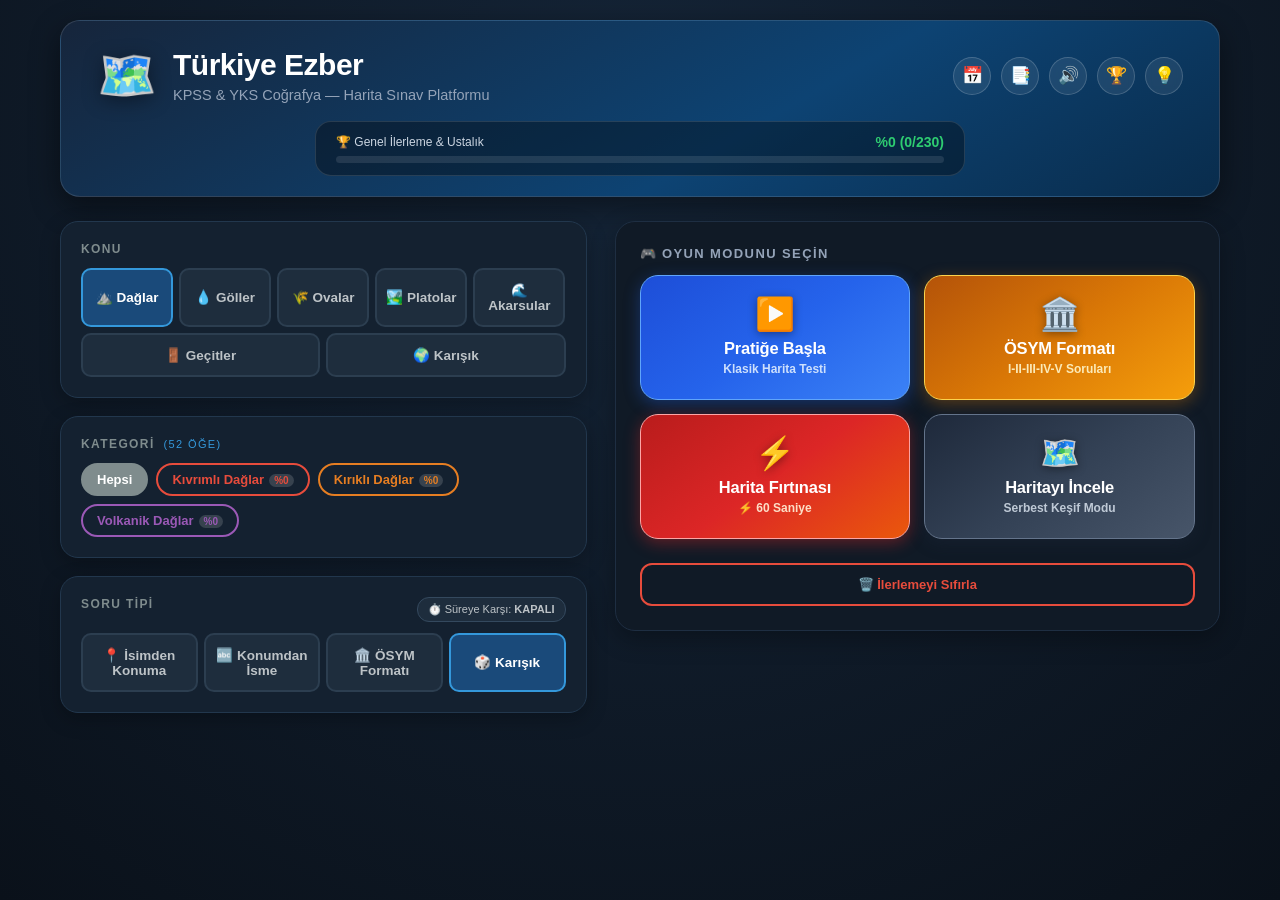
==== commit b8360912: "Add files via upload" ====
--- a/index.html
+++ b/index.html
@@ -2,7 +2,7 @@
 <html lang="tr">
 <head>
   <meta charset="UTF-8">
-  <meta name="viewport" content="width=device-width, initial-scale=1.0, user-scalable=no">
+  <meta name="viewport" content="width=device-width, initial-scale=1.0, maximum-scale=1.0, user-scalable=no, viewport-fit=cover">
   <title>🗺 Türkiye Ezber</title>
   <link rel="manifest" href="manifest.json">
   <link rel="icon" type="image/png" href="icon-192.png">
@@ -18,60 +18,113 @@
      MENU SCREEN
 ════════════════════════════════════════════ -->
 <div id="screen-menu" class="screen active">
-  <div class="menu-header">
-    <div class="menu-top-tools">
-      <button id="menu-sound-btn" class="tool-icon-btn" title="Ses Aç/Kapat">🔊</button>
-      <button id="menu-badges-btn" class="tool-icon-btn" title="Başarılar & Rozetler">🏆</button>
-      <button id="menu-mnemonics-btn" class="tool-icon-btn" title="Hafıza Şifreleri">💡</button>
-    </div>
-    <div class="menu-logo">🗺️</div>
-    <h1>Türkiye Ezber</h1>
-    <p class="menu-subtitle">Dağlar &amp; Göller — Harita Quizi</p>
-    
-    <div class="mastery-banner">
-      <div class="mastery-banner-header">
-        <span>🏆 Genel İlerleme & Ustalık</span>
-        <strong id="menu-mastery-text">%0</strong>
-      </div>
-      <div class="mastery-progress-track">
-        <div id="menu-mastery-fill" class="mastery-progress-fill" style="width:0%"></div>
+  <div class="menu-header-wrap">
+    <div class="menu-header">
+      <div class="menu-header-top">
+        <div class="menu-brand">
+          <span class="menu-logo">🗺️</span>
+          <div class="menu-brand-text">
+            <h1>Türkiye Ezber</h1>
+            <p class="menu-subtitle">KPSS &amp; YKS Coğrafya — Harita Sınav Platformu</p>
+          </div>
+        </div>
+        <div class="menu-top-tools">
+          <button id="menu-daily-btn" class="tool-icon-btn" title="Günün KPSS Sınavı (5 Soru)">📅</button>
+          <button id="menu-pdf-btn" class="tool-icon-btn" title="KPSS Harita Notu &amp; Atlas İndir (PDF)">📑</button>
+          <button id="menu-sound-btn" class="tool-icon-btn" title="Ses Aç/Kapat">🔊</button>
+          <button id="menu-badges-btn" class="tool-icon-btn" title="Başarılar &amp; Rozetler">🏆</button>
+          <button id="menu-mnemonics-btn" class="tool-icon-btn" title="Hafıza Şifreleri">💡</button>
+        </div>
+      </div>
+      
+      <div class="mastery-banner">
+        <div class="mastery-banner-header">
+          <span>🏆 Genel İlerleme &amp; Ustalık</span>
+          <strong id="menu-mastery-text">%0</strong>
+        </div>
+        <div class="mastery-progress-track">
+          <div id="menu-mastery-fill" class="mastery-progress-fill" style="width:0%"></div>
+        </div>
       </div>
     </div>
   </div>
   <div class="menu-body">
-    <section class="menu-section">
-      <h3>Konu</h3>
-      <div class="btn-group">
-        <button class="mode-btn active" data-mode="mountains">⛰️ Dağlar</button>
-        <button class="mode-btn"        data-mode="lakes">💧 Göller</button>
-        <button class="mode-btn"        data-mode="mixed">🌍 Karışık</button>
-      </div>
-    </section>
-    <section class="menu-section">
-      <h3>Kategori <span id="item-count" class="item-count"></span></h3>
-      <div id="category-container" class="category-container"></div>
-    </section>
-    <section class="menu-section">
-      <div style="display:flex;justify-content:space-between;align-items:center;margin-bottom:10px;">
-        <h3>Soru Tipi</h3>
-        <button id="timer-toggle-btn" class="timer-toggle-btn" title="Soru başına 15 saniye">⏱️ Süreye Karşı: <b>KAPALI</b></button>
-      </div>
-      <div class="btn-group">
-        <button class="qtype-btn"        data-qtype="name-to-loc">📍 İsimden Konuma</button>
-        <button class="qtype-btn"        data-qtype="loc-to-name">🔤 Konumdan İsme</button>
-        <button class="qtype-btn active" data-qtype="mixed">🎲 Karışık</button>
-      </div>
-    </section>
-    <div class="main-action-buttons">
-      <button id="start-btn" class="btn btn-primary btn-xl">▶ Pratiğe Başla</button>
-      <button id="explore-btn" class="btn btn-secondary btn-xl">🗺️ Haritayı İncele</button>
-    </div>
-    <div class="secondary-action-buttons">
-      <button id="flashcard-btn" class="btn btn-success btn-lg hidden">🃏 Bilgi Kartları</button>
-      <button id="mistakes-btn" class="btn btn-danger-outline btn-lg hidden">🎯 Yanıldıklarımı Sor (<span id="mistakes-badge">0</span>)</button>
-    </div>
-    <div class="menu-actions">
-      <button id="reset-btn" class="btn btn-danger-outline">🗑️ İlerlemeyi Sıfırla</button>
+    <div class="menu-layout-grid">
+      <!-- Left Column: Study Configuration -->
+      <div class="menu-col-config">
+        <section class="menu-section card-box">
+          <h3>Konu</h3>
+          <div class="btn-group">
+            <button class="mode-btn active" data-mode="mountains">⛰️ Dağlar</button>
+            <button class="mode-btn"        data-mode="lakes">💧 Göller</button>
+            <button class="mode-btn"        data-mode="ovalar">🌾 Ovalar</button>
+            <button class="mode-btn"        data-mode="platolar">🏞️ Platolar</button>
+            <button class="mode-btn"        data-mode="akarsular">🌊 Akarsular</button>
+            <button class="mode-btn"        data-mode="gecitler">🚪 Geçitler</button>
+            <button class="mode-btn"        data-mode="mixed">🌍 Karışık</button>
+          </div>
+        </section>
+        <section class="menu-section card-box">
+          <h3>Kategori <span id="item-count" class="item-count"></span></h3>
+          <div id="category-container" class="category-container"></div>
+        </section>
+        <section class="menu-section card-box">
+          <div style="display:flex;justify-content:space-between;align-items:center;margin-bottom:10px;">
+            <h3>Soru Tipi</h3>
+            <button id="timer-toggle-btn" class="timer-toggle-btn" title="Soru başına 15 saniye">⏱️ Süreye Karşı: <b>KAPALI</b></button>
+          </div>
+          <div class="btn-group">
+            <button class="qtype-btn"        data-qtype="name-to-loc">📍 İsimden Konuma</button>
+            <button class="qtype-btn"        data-qtype="loc-to-name">🔤 Konumdan İsme</button>
+            <button class="qtype-btn"        data-qtype="osym">🏛️ ÖSYM Formatı</button>
+            <button class="qtype-btn active" data-qtype="mixed">🎲 Karışık</button>
+          </div>
+        </section>
+      </div>
+
+      <!-- Right Column: Actions & Tools -->
+      <div class="menu-col-actions">
+        <div class="menu-section-header-desktop">
+          <h3>🎮 Oyun Modunu Seçin</h3>
+        </div>
+        <div class="main-action-buttons">
+          <button id="start-btn" class="action-card-btn btn-action-start">
+            <span class="action-card-icon">▶️</span>
+            <span class="action-card-text">
+              <strong class="action-card-title">Pratiğe Başla</strong>
+              <small class="action-card-sub">Klasik Harita Testi</small>
+            </span>
+          </button>
+          <button id="osym-btn" class="action-card-btn btn-action-osym">
+            <span class="action-card-icon">🏛️</span>
+            <span class="action-card-text">
+              <strong class="action-card-title">ÖSYM Formatı</strong>
+              <small class="action-card-sub">I-II-III-IV-V Soruları</small>
+            </span>
+          </button>
+          <button id="blitz-btn" class="action-card-btn btn-action-blitz">
+            <span class="action-card-icon blitz-pulse-icon">⚡</span>
+            <span class="action-card-text">
+              <strong class="action-card-title">Harita Fırtınası</strong>
+              <small id="blitz-high-badge" class="action-card-sub">⚡ 60 Saniye</small>
+            </span>
+          </button>
+          <button id="explore-btn" class="action-card-btn btn-action-explore">
+            <span class="action-card-icon">🗺️</span>
+            <span class="action-card-text">
+              <strong class="action-card-title">Haritayı İncele</strong>
+              <small class="action-card-sub">Serbest Keşif Modu</small>
+            </span>
+          </button>
+        </div>
+        <div class="secondary-action-buttons">
+          <button id="flashcard-btn" class="btn btn-success btn-lg hidden">🃏 Bilgi Kartları</button>
+          <button id="mistakes-btn" class="btn btn-danger-outline btn-lg hidden">🎯 Yanıldıklarımı Sor (<span id="mistakes-badge">0</span>)</button>
+        </div>
+        <div class="menu-actions">
+          <button id="reset-btn" class="btn btn-danger-outline">🗑️ İlerlemeyi Sıfırla</button>
+        </div>
+      </div>
     </div>
   </div>
 </div>
@@ -173,7 +226,15 @@
 ════════════════════════════════════════════ -->
 <div id="screen-results" class="screen">
   <div class="results-card">
-    <h2>🏁 Tur Sona Erdi</h2>
+    <h2 id="res-title">🏁 Tur Sona Erdi</h2>
+
+    <!-- Blitz score banner (shown in blitz mode) -->
+    <div id="res-blitz-banner" class="res-blitz-banner hidden">
+      <div class="blitz-banner-title">⚡ HARİTA FIRTINASI SKORU</div>
+      <div id="res-blitz-score" class="blitz-banner-pts">0</div>
+      <div id="res-blitz-record-tag" class="blitz-banner-record hidden">🏆 YENİ KİŞİSEL REKOR!</div>
+    </div>
+
     <div class="results-score-grid">
       <div class="result-box correct">
         <div class="result-num" id="res-correct">0</div>
@@ -191,6 +252,7 @@
     <div id="res-worst" class="results-worst"></div>
     <div id="res-streak-banner" class="res-streak-banner"></div>
     <div class="results-actions">
+      <button id="res-share-btn" class="btn btn-share btn-lg">📤 Başarı Kartını Paylaş</button>
       <button id="res-again-btn" class="btn btn-primary">↺ Tekrar</button>
       <button id="res-menu-btn"  class="btn btn-outline">☰ Menü</button>
       <button id="res-badges-btn" class="btn btn-secondary">🏆 Rozetler</button>
@@ -269,6 +331,29 @@
     </div>
     <p class="modal-subtitle">Dağlar ve Göller için en popüler akrostiş ve kodlamalar</p>
     <div id="mnemonics-list" class="mnemonics-list"></div>
+  </div>
+</div>
+<!-- ══════════════════════════════════════════
+     MODAL: SKOR KARTI PAYLAŞ
+════════════════════════════════════════════ -->
+<div id="modal-share" class="modal-overlay hidden">
+  <div class="modal-card modal-share-card">
+    <div class="modal-header-row">
+      <h3>🏆 Başarı Kartınız Hazır!</h3>
+      <button id="modal-share-close" class="btn-icon">✕</button>
+    </div>
+    <p class="modal-subtitle">Kartınızı doğrudan paylaşabilir veya resim olarak telefonunuza indirebilirsiniz.</p>
+    
+    <div class="share-preview-wrap">
+      <canvas id="share-canvas" width="1080" height="1080" style="display:none;"></canvas>
+      <img id="share-img-preview" alt="Başarı Kartı" class="share-img-preview">
+    </div>
+
+    <div class="share-actions-row">
+      <button id="btn-native-share" class="btn btn-share btn-lg">📲 Doğrudan Paylaş (WhatsApp / Hikaye)</button>
+      <button id="btn-download-card" class="btn btn-primary btn-lg">📥 Görseli İndir (.PNG)</button>
+    </div>
+    <button id="btn-copy-link" class="btn btn-secondary btn-sm" style="margin-top:10px;width:100%">🔗 Uygulama Linkini Kopyala</button>
   </div>
 </div>
 
--- a/style.css
+++ b/style.css
@@ -17,14 +17,116 @@
    ════════════════════════════════════════════════════════════════════ */
 #screen-menu{overflow-y:auto}
 
-.menu-header{
-  text-align:center;padding:40px 20px 24px;
-  background:linear-gradient(160deg,#1a2332 0%,#0d4f8c 100%);
-  flex-shrink:0;
-}
-.menu-logo{font-size:56px;line-height:1}
-.menu-header h1{font-size:26px;font-weight:800;color:#fff;margin-top:8px;letter-spacing:-0.5px}
-.menu-subtitle{color:#7f8c8d;font-size:14px;margin-top:4px}
+.menu-header-wrap {
+  width: 100%;
+  display: flex;
+  justify-content: center;
+  padding: 0 16px;
+  flex-shrink: 0;
+}
+
+.menu-header {
+  width: 100%;
+  max-width: 1160px;
+  margin: 16px auto 0;
+  padding: 24px 32px 20px;
+  background: linear-gradient(150deg, #16253b 0%, #0d4373 60%, #092c4c 100%);
+  border: 1px solid rgba(255, 255, 255, 0.12);
+  border-radius: 20px;
+  box-shadow: 0 10px 30px rgba(0, 0, 0, 0.45);
+  display: flex;
+  flex-direction: column;
+  box-sizing: border-box;
+}
+
+.menu-header-top {
+  display: flex;
+  align-items: center;
+  justify-content: space-between;
+  width: 100%;
+  gap: 16px;
+}
+
+.menu-brand {
+  display: flex;
+  align-items: center;
+  gap: 16px;
+  text-align: left;
+}
+
+.menu-logo {
+  font-size: 48px;
+  line-height: 1;
+  filter: drop-shadow(0 4px 10px rgba(0, 0, 0, 0.4));
+  flex-shrink: 0;
+}
+
+.menu-brand-text h1 {
+  font-size: 26px;
+  font-weight: 800;
+  color: #ffffff;
+  letter-spacing: -0.5px;
+  line-height: 1.2;
+}
+
+.menu-brand-text .menu-subtitle {
+  font-size: 13.5px;
+  color: #94a3b8;
+  margin-top: 3px;
+  line-height: 1.3;
+}
+
+.menu-top-tools {
+  display: flex;
+  align-items: center;
+  gap: 10px;
+  flex-shrink: 0;
+}
+
+.mastery-banner {
+  width: 100%;
+  max-width: 600px;
+  margin: 16px auto 0;
+  background: rgba(0, 0, 0, 0.35);
+  border: 1px solid rgba(255, 255, 255, 0.12);
+  border-radius: 14px;
+  padding: 10px 16px;
+  box-sizing: border-box;
+}
+
+@media (max-width: 639px) {
+  .menu-header-wrap {
+    padding: 0;
+  }
+  .menu-header {
+    margin: 0;
+    border-radius: 0 0 20px 20px;
+    padding: 20px 16px 18px;
+    border-left: none;
+    border-right: none;
+    border-top: none;
+  }
+  .menu-header-top {
+    flex-direction: column;
+    text-align: center;
+    gap: 12px;
+  }
+  .menu-brand {
+    flex-direction: column;
+    text-align: center;
+    gap: 8px;
+  }
+  .menu-logo {
+    font-size: 42px;
+  }
+  .menu-brand-text h1 {
+    font-size: 24px;
+  }
+  .menu-top-tools {
+    justify-content: center;
+  }
+}
+
 
 .menu-body{padding:16px;flex:1}
 
@@ -38,7 +140,7 @@
 .btn-group{display:flex;gap:6px;flex-wrap:wrap}
 
 .mode-btn,.qtype-btn{
-  flex:1;min-width:0;padding:10px 6px;border:2px solid #2c3e50;
+  flex:1 1 85px;min-width:80px;padding:10px 6px;border:2px solid #2c3e50;
   border-radius:10px;background:#1e2d3d;color:#bdc3c7;
   font-size:13px;font-weight:600;transition:all .15s;text-align:center;
 }
@@ -73,10 +175,139 @@
 .btn-secondary{background:#2c3e50;color:#ecf0f1;border:none}
 .btn-sm{padding:8px 14px;font-size:13px}
 .btn-xl{width:100%;padding:16px;font-size:16px;border-radius:14px;}
-.main-action-buttons{display:flex;gap:10px;margin:16px 0 8px}
-.main-action-buttons .btn{flex:1;margin:0}
-
-.menu-actions{display:flex;gap:10px}
+
+/* ── Unified Action Cards (Menu Buttons) ── */
+.main-action-buttons {
+  display: grid;
+  grid-template-columns: repeat(2, 1fr);
+  gap: 10px;
+  margin: 12px 0 12px;
+}
+
+.action-card-btn {
+  display: flex;
+  flex-direction: column;
+  align-items: center;
+  justify-content: center;
+  text-align: center;
+  padding: 14px 8px;
+  border-radius: 16px;
+  border: 1.5px solid transparent;
+  cursor: pointer;
+  transition: all 0.2s cubic-bezier(0.34, 1.56, 0.64, 1);
+  user-select: none;
+  text-decoration: none;
+  position: relative;
+  overflow: hidden;
+  box-shadow: 0 4px 14px rgba(0,0,0,0.35);
+  min-height: 96px;
+}
+.action-card-btn:hover {
+  transform: translateY(-3px);
+  filter: brightness(1.08);
+}
+.action-card-btn:active {
+  transform: scale(0.96);
+}
+
+.action-card-icon {
+  font-size: 26px;
+  line-height: 1;
+  margin-bottom: 6px;
+  display: block;
+  filter: drop-shadow(0 2px 5px rgba(0,0,0,0.4));
+}
+.action-card-text {
+  display: flex;
+  flex-direction: column;
+  align-items: center;
+  justify-content: center;
+  text-align: center;
+  width: 100%;
+}
+.action-card-title {
+  display: block;
+  font-size: 14.5px;
+  font-weight: 800;
+  line-height: 1.25;
+  color: #ffffff;
+  letter-spacing: -0.2px;
+  text-align: center;
+}
+.action-card-sub {
+  display: block;
+  font-size: 11px;
+  font-weight: 600;
+  margin-top: 3px;
+  line-height: 1.2;
+  text-align: center;
+  opacity: 0.92;
+}
+
+/* Individual Card Button Themes */
+.btn-action-start {
+  background: linear-gradient(145deg, #1d4ed8 0%, #2563eb 50%, #3b82f6 100%);
+  border-color: #60a5fa;
+  box-shadow: 0 4px 16px rgba(37, 99, 235, 0.35);
+}
+.btn-action-start:hover {
+  box-shadow: 0 8px 24px rgba(37, 99, 235, 0.55);
+}
+.btn-action-start .action-card-sub {
+  color: #dbeafe;
+}
+
+.btn-action-osym {
+  background: linear-gradient(145deg, #b45309 0%, #d97706 50%, #f59e0b 100%);
+  border-color: #fcd34d;
+  box-shadow: 0 4px 16px rgba(217, 119, 6, 0.35);
+}
+.btn-action-osym:hover {
+  box-shadow: 0 8px 24px rgba(245, 158, 11, 0.55);
+}
+.btn-action-osym .action-card-sub {
+  color: #fef3c7;
+}
+
+.btn-action-blitz {
+  background: linear-gradient(145deg, #b91c1c 0%, #dc2626 50%, #ea580c 100%);
+  border-color: #fca5a5;
+  box-shadow: 0 4px 16px rgba(220, 38, 38, 0.4);
+  animation: blitzPulse 2.8s infinite ease-in-out;
+}
+.btn-action-blitz:hover {
+  box-shadow: 0 8px 24px rgba(234, 88, 12, 0.6);
+}
+.btn-action-blitz .action-card-sub {
+  color: #ffedd5;
+}
+.blitz-pulse-icon {
+  animation: blitzIconRotate 1.5s infinite alternate ease-in-out;
+}
+
+.btn-action-explore {
+  background: linear-gradient(145deg, #1e293b 0%, #334155 50%, #475569 100%);
+  border-color: #64748b;
+  box-shadow: 0 4px 16px rgba(30, 41, 59, 0.4);
+}
+.btn-action-explore:hover {
+  box-shadow: 0 8px 24px rgba(71, 85, 105, 0.5);
+}
+.btn-action-explore .action-card-sub {
+  color: #cbd5e1;
+}
+
+.secondary-action-buttons {
+  display: flex;
+  flex-direction: column;
+  gap: 8px;
+  margin-top: 4px;
+}
+.secondary-action-buttons .btn {
+  width: 100%;
+}
+
+.menu-actions{display:flex;gap:10px;margin-top:8px;}
 .menu-actions .btn{flex:1;padding:12px 8px;font-size:13px}
 
 /* ════════════════════════════════════════════════════════════════════
@@ -163,7 +394,12 @@
 /* ════════════════════════════════════════════════════════════════════
    MAIN SCREEN (Quiz + Calibration share this layout)
    ════════════════════════════════════════════════════════════════════ */
-#screen-main{height:100vh;overflow:hidden}
+#screen-main{
+  height:100vh;
+  height:100dvh;
+  overflow-y:auto;
+  -webkit-overflow-scrolling:touch;
+}
 
 /* ── Top bar ── */
 .top-bar{
@@ -179,24 +415,24 @@
 
 /* Quiz top bar content */
 .tbar-meta{flex:1;overflow:hidden}
-.tbar-cat{font-size:10px;color:#7f8c8d;text-transform:uppercase;letter-spacing:.8px;white-space:nowrap;overflow:hidden;text-overflow:ellipsis}
-.tbar-progress{font-size:14px;font-weight:700;color:#fff}
-.tbar-score{display:flex;gap:14px;font-size:15px;font-weight:800;flex-shrink:0}
+.tbar-cat{font-size:12px;color:#94a3b8;text-transform:uppercase;letter-spacing:.8px;white-space:nowrap;overflow:hidden;text-overflow:ellipsis;font-weight:600}
+.tbar-progress{font-size:16px;font-weight:700;color:#fff}
+.tbar-score{display:flex;gap:14px;font-size:16px;font-weight:800;flex-shrink:0}
 .score-c{color:#27ae60}
 .score-w{color:#e74c3c}
 
 /* Calibration top bar */
-.tbar-title{flex:1;font-size:15px;font-weight:700;text-align:center}
+.tbar-title{flex:1;font-size:16px;font-weight:700;text-align:center}
 
 /* ── Top panel (question prompt) ── */
 .top-panel{flex:0 0 auto}
 .question-prompt{
-  padding:12px 16px 10px;background:#111e2d;
+  padding:14px 18px 12px;background:#111e2d;
   border-bottom:1px solid #1e2d3d;text-align:center;
 }
-.q-hint{font-size:10px;color:#7f8c8d;text-transform:uppercase;letter-spacing:.8px;margin-bottom:4px}
-.q-name{font-size:24px;font-weight:800;color:#fff;line-height:1.2}
-.q-cat{font-size:12px;margin-top:4px;font-weight:600}
+.q-hint{font-size:12.5px;color:#94a3b8;text-transform:uppercase;letter-spacing:1px;margin-bottom:4px;font-weight:600}
+.q-name{font-size:28px;font-weight:800;color:#fff;line-height:1.25}
+.q-cat{font-size:15px;margin-top:5px;font-weight:600}
 
 /* ── Map area ── */
 .map-container{
@@ -263,19 +499,18 @@
 .bottom-panel{
   flex:0 0 auto;background:#0a1520;
   border-top:1px solid #1e2d3d;
-  overflow-y:auto;
 }
 
 /* ════════════════════════════════════════════════════════════════════
    CHOICES PANEL
    ════════════════════════════════════════════════════════════════════ */
 .choices-wrap{padding:10px 12px}
-.choices-hint{font-size:12px;color:#7f8c8d;margin-bottom:8px;text-align:center}
+.choices-hint{font-size:13.5px;color:#94a3b8;margin-bottom:8px;text-align:center}
 .choices-grid{display:grid;grid-template-columns:1fr 1fr;gap:8px}
 .choice-btn{
-  padding:13px 8px;background:#1e2d3d;border:2px solid #2c3e50;
-  border-radius:12px;color:#ecf0f1;font-size:14px;font-weight:600;
-  text-align:center;line-height:1.3;transition:all .12s;
+  padding:14px 10px;background:#1e2d3d;border:2px solid #2c3e50;
+  border-radius:12px;color:#ecf0f1;font-size:15.5px;font-weight:600;
+  text-align:center;line-height:1.35;transition:all .12s;
 }
 .choice-btn:active:not([disabled]){transform:scale(.96)}
 .choice-btn.correct{background:#1a5c38;border-color:#27ae60;color:#fff}
@@ -286,17 +521,17 @@
    FEEDBACK PANEL
    ════════════════════════════════════════════════════════════════════ */
 .feedback-panel{
-  padding:12px 16px;display:flex;align-items:center;gap:12px;
-}
-.fb-icon{font-size:34px;flex-shrink:0}
+  padding:14px 18px;display:flex;align-items:center;gap:12px;
+}
+.fb-icon{font-size:36px;flex-shrink:0}
 .fb-body{flex:1}
-.fb-result{font-size:16px;font-weight:800}
+.fb-result{font-size:17.5px;font-weight:800}
 .fb-result.correct{color:#27ae60}
 .fb-result.wrong{color:#e74c3c}
-.fb-name{font-size:14px;color:#bdc3c7;margin-top:2px}
+.fb-name{font-size:15px;color:#e2e8f0;margin-top:3px;line-height:1.35}
 .fb-continue{
-  padding:12px 20px;border-radius:12px;border:none;
-  background:#3498db;color:#fff;font-size:15px;font-weight:700;
+  padding:12px 22px;border-radius:12px;border:none;
+  background:#3498db;color:#fff;font-size:16px;font-weight:700;
   flex-shrink:0;touch-action:manipulation;
 }
 .fb-continue:active{background:#2980b9;transform:scale(.97)}
@@ -389,18 +624,212 @@
 .cal-bottom-actions{display:flex;align-items:center;gap:12px;flex-shrink:0}
 
 /* ════════════════════════════════════════════════════════════════════
-   RESPONSIVE – wider screens
+   RESPONSIVE DESIGN (Mobile, Tablet, Desktop)
    ════════════════════════════════════════════════════════════════════ */
-@media(min-width:600px){
-  .menu-body{max-width:500px;margin:0 auto}
-  .results-card{padding:36px}
-  .choices-grid{grid-template-columns:1fr 1fr}
-  .cal-sidebar{width:220px}
-  .cal-item{font-size:13px}
-}
-@media(min-width:900px){
-  /* side-by-side: map left, controls right on wide desktop */
-  #screen-main{flex-direction:column}
+
+/* Base Layout (Mobile First) */
+.menu-layout-grid {
+  display: flex;
+  flex-direction: column;
+  gap: 12px;
+}
+.card-box {
+  background: rgba(22, 36, 54, 0.65);
+  border: 1px solid rgba(44, 62, 80, 0.7);
+  border-radius: 14px;
+  padding: 14px;
+  margin-bottom: 12px;
+}
+.menu-section-header-desktop {
+  display: none;
+}
+
+/* Tablet (640px and up) */
+@media (min-width: 640px) {
+  .menu-body {
+    max-width: 680px;
+    margin: 0 auto;
+    padding: 20px 16px;
+  }
+  .mastery-banner {
+    max-width: 440px;
+  }
+  .main-action-buttons {
+    gap: 12px;
+  }
+  .action-card-btn {
+    min-height: 104px;
+    padding: 16px 12px;
+  }
+  .action-card-title {
+    font-size: 15.5px;
+  }
+  .results-card {
+    padding: 36px;
+    max-width: 520px;
+    margin: 30px auto;
+  }
+  .choices-grid {
+    grid-template-columns: 1fr 1fr;
+  }
+  .cal-sidebar {
+    width: 220px;
+  }
+  .cal-item {
+    font-size: 13px;
+  }
+}
+
+/* Desktop & PC Widescreen (992px and up) */
+@media (min-width: 992px) {
+  #screen-menu {
+    background: radial-gradient(circle at 50% 15%, #152538 0%, #0a111a 100%);
+    overflow-y: auto;
+  }
+
+  /* Desktop Header Banner */
+  .menu-header-wrap {
+    padding: 0 24px;
+  }
+  .menu-header {
+    max-width: 1160px;
+    margin: 20px auto 0;
+    padding: 26px 36px 20px;
+  }
+  .menu-brand-text h1 {
+    font-size: 30px;
+  }
+  .menu-brand-text .menu-subtitle {
+    font-size: 14.5px;
+  }
+  .mastery-banner {
+    max-width: 650px;
+    margin-top: 16px;
+    padding: 12px 20px;
+    border-radius: 16px;
+  }
+
+  /* Desktop 2-Column Dashboard */
+  .menu-body {
+    max-width: 1160px;
+    margin: 0 auto;
+    padding: 24px 0 44px;
+  }
+  .menu-layout-grid {
+    display: grid;
+    grid-template-columns: 1fr 1.15fr;
+    gap: 28px;
+    align-items: start;
+  }
+  .menu-col-config .card-box {
+    background: #142130;
+    border: 1px solid #22374d;
+    border-radius: 18px;
+    padding: 20px;
+    margin-bottom: 18px;
+    box-shadow: 0 6px 20px rgba(0, 0, 0, 0.25);
+  }
+  .menu-section h3 {
+    font-size: 12px;
+    letter-spacing: 1.4px;
+    margin-bottom: 12px;
+  }
+  .btn-group .mode-btn, .btn-group .qtype-btn {
+    padding: 12px 8px;
+    font-size: 13.5px;
+  }
+
+  /* Desktop Right Column (Action Center) */
+  .menu-col-actions {
+    background: #101a26;
+    border: 1px solid #1e2e42;
+    border-radius: 20px;
+    padding: 24px;
+    box-shadow: 0 8px 24px rgba(0, 0, 0, 0.3);
+  }
+  .menu-section-header-desktop {
+    display: block;
+    margin-bottom: 14px;
+  }
+  .menu-section-header-desktop h3 {
+    font-size: 13px;
+    font-weight: 800;
+    text-transform: uppercase;
+    letter-spacing: 1.4px;
+    color: #94a3b8;
+  }
+  .main-action-buttons {
+    grid-template-columns: repeat(2, 1fr);
+    gap: 14px;
+    margin: 0 0 16px;
+  }
+  .action-card-btn {
+    min-height: 122px;
+    padding: 22px 14px;
+    border-radius: 18px;
+  }
+  .action-card-icon {
+    font-size: 32px;
+    margin-bottom: 8px;
+  }
+  .action-card-title {
+    font-size: 16.5px;
+  }
+  .action-card-sub {
+    font-size: 12px;
+    margin-top: 4px;
+  }
+
+  /* Quiz Screen Desktop Styling */
+  #screen-main {
+    flex-direction: column;
+  }
+  .top-panel .question-prompt,
+  .osym-prompt {
+    max-width: 840px;
+    margin: 0 auto;
+    border-radius: 0 0 16px 16px;
+    border-left: 1px solid #1e2d3d;
+    border-right: 1px solid #1e2d3d;
+    box-shadow: 0 6px 18px rgba(0, 0, 0, 0.35);
+  }
+  .bottom-panel {
+    background: #090f17;
+  }
+  .bottom-panel .choices-wrap,
+  .osym-choices-wrap {
+    max-width: 800px;
+    margin: 0 auto;
+  }
+  .feedback-panel,
+  .osym-feedback {
+    max-width: 800px;
+    margin: 0 auto;
+    border-radius: 16px;
+    border: 1px solid #1e2d3d;
+  }
+  .osym-choices-row {
+    gap: 12px;
+  }
+  .osym-choice-btn {
+    padding: 14px 8px;
+    border-radius: 12px;
+  }
+  .osym-choice-btn .osym-opt-roman {
+    font-size: 24px;
+  }
+  .osym-choice-btn .osym-opt-letter {
+    font-size: 13.5px;
+  }
+  .osym-q-intro {
+    font-size: 15.5px;
+  }
+  .osym-q-bullet {
+    font-size: 17px;
+  }
+  .osym-q-stem {
+    font-size: 18.5px;
+  }
 }
 
 /* ── Scrollbar ── */
@@ -420,7 +849,6 @@
    ════════════════════════════════════════════════════════════════════ */
 
 /* Header tools */
-.menu-top-tools{display:flex;justify-content:flex-end;gap:8px;margin-bottom:6px}
 .tool-icon-btn{
   width:38px;height:38px;border-radius:50%;
   background:rgba(255,255,255,0.08);border:1px solid rgba(255,255,255,0.18);
@@ -429,13 +857,6 @@
 }
 .tool-icon-btn:hover{background:rgba(255,255,255,0.16);transform:scale(1.06)}
 .tool-icon-btn:active{transform:scale(0.94)}
-
-/* Overall Mastery Banner */
-.mastery-banner{
-  margin:14px auto 0;max-width:380px;
-  background:rgba(0,0,0,0.3);border:1px solid rgba(255,255,255,0.12);
-  border-radius:14px;padding:10px 14px;
-}
 .mastery-banner-header{
   display:flex;justify-content:space-between;align-items:center;
   font-size:12px;color:#cbd5e1;margin-bottom:6px;
@@ -550,6 +971,10 @@
 
 /* Explore Mode Pin & UI */
 .pin-wrap.pin-explore{pointer-events:all;cursor:pointer}
+.pin-wrap.pin-explore::after{
+  content:'';position:absolute;top:50%;left:50%;
+  transform:translate(-50%,-50%);width:44px;height:44px;border-radius:50%;
+}
 .pin-wrap.pin-explore:active, .pin-wrap.pin-explore.selected{
   transform:translate(-50%,-50%) scale(1.35);z-index:20;
 }
@@ -596,6 +1021,739 @@
   font-size:13px;color:#f39c12;font-weight:700;text-align:center;
 }
 
+/* ════════════════════════════════════════════════════════════════════
+   DISAMBIGUATION BUBBLE (Çift / Yakın Nokta Seçim Pop-up'ı)
+   ════════════════════════════════════════════════════════════════════ */
+.disambiguation-bubble{
+  position:absolute;z-index:60;
+  background:rgba(15,25,38,0.96);
+  border:2px solid #38bdf8;
+  box-shadow:0 10px 28px rgba(0,0,0,0.7), 0 0 16px rgba(56,189,248,0.3);
+  border-radius:14px;
+  padding:10px 12px;
+  min-width:190px;
+  max-width:280px;
+  transform:translate(-50%,-100%);
+  margin-top:-14px;
+  pointer-events:all;
+  animation:pop .18s cubic-bezier(0.175, 0.885, 0.32, 1.275);
+}
+.disambiguation-bubble::after{
+  content:'';position:absolute;top:100%;left:50%;
+  transform:translateX(-50%);
+  border-width:8px 7px 0 7px;
+  border-style:solid;
+  border-color:#38bdf8 transparent transparent transparent;
+}
+.disambiguation-bubble.arrow-up{
+  transform:translate(-50%,0);
+  margin-top:14px;
+}
+.disambiguation-bubble.arrow-up::after{
+  top:auto;bottom:100%;
+  border-width:0 7px 8px 7px;
+  border-color:transparent transparent #38bdf8 transparent;
+}
+.bubble-header{
+  display:flex;align-items:center;justify-content:space-between;
+  margin-bottom:8px;gap:8px;
+}
+.bubble-title{
+  font-size:11px;font-weight:800;color:#38bdf8;letter-spacing:0.2px;
+}
+.bubble-close{
+  background:transparent;border:none;color:#94a3b8;
+  font-size:14px;cursor:pointer;padding:0 4px;line-height:1;
+}
+.bubble-close:hover{color:#fff}
+.bubble-options{
+  display:flex;flex-direction:column;gap:6px;
+}
+.bubble-opt-btn{
+  background:#1e2d3d;border:1.5px solid #334155;color:#ffffff;
+  padding:9px 12px;border-radius:9px;font-size:13px;font-weight:700;
+  text-align:left;display:flex;align-items:center;gap:8px;
+  transition:all 0.12s ease;cursor:pointer;
+}
+.bubble-opt-btn:hover,.bubble-opt-btn:active{
+  background:#2563eb;border-color:#38bdf8;transform:scale(0.98);
+}
+.bubble-opt-dot{
+  width:10px;height:10px;border-radius:50%;flex-shrink:0;
+}
+
+
 /* ── Utility ── */
 .hidden{display:none!important}
 .text-muted{color:#7f8c8d}
+
+/* ════════════════════════════════════════════════════════════════════
+   RESPONSIVE DESIGN (MOBILE & TABLET OPTIMIZATION)
+   ════════════════════════════════════════════════════════════════════ */
+@media (max-width: 768px) {
+  /* Dynamic viewport height */
+  .screen {
+    height: 100vh;
+    height: 100dvh;
+  }
+  
+  #screen-main {
+    overflow-y: auto !important;
+    -webkit-overflow-scrolling: touch;
+    overscroll-behavior-y: contain;
+  }
+
+  /* Compact Top Bar on mobile */
+  .top-bar {
+    padding: 4px 8px;
+    min-height: 40px;
+    gap: 6px;
+  }
+  .tbar-progress {
+    font-size: 13px;
+  }
+  .tbar-score {
+    gap: 8px;
+    font-size: 13px;
+  }
+  .btn-icon {
+    font-size: 18px;
+    padding: 3px 6px;
+  }
+
+  /* Compact Question Prompt */
+  .question-prompt {
+    padding: 8px 12px 6px;
+  }
+  .q-hint {
+    font-size: 10px;
+    margin-bottom: 2px;
+  }
+  .q-name {
+    font-size: 20px;
+  }
+  .q-cat {
+    font-size: 11px;
+    margin-top: 2px;
+  }
+
+  /* Controlled Map Height in Portrait: Map is prominent, but choices & feedback always fit! */
+  .map-container {
+    flex: 0 0 auto !important;
+    width: 100%;
+    height: 38vh !important;
+    min-height: 180px !important;
+    max-height: 270px !important;
+  }
+
+  /* Choices Panel fits neatly */
+  .choices-wrap {
+    padding: 8px 12px 14px;
+  }
+  .choices-hint {
+    font-size: 12px;
+    margin-bottom: 6px;
+  }
+  .choices-grid {
+    gap: 8px;
+  }
+  .choice-btn {
+    padding: 12px 8px;
+    font-size: 13.5px;
+    border-radius: 10px;
+    min-height: 46px;
+    display: flex;
+    align-items: center;
+    justify-content: center;
+  }
+
+  /* Feedback Panel wraps and fits cleanly */
+  .feedback-panel {
+    padding: 10px 14px 16px;
+    gap: 10px;
+    flex-wrap: wrap;
+  }
+  .fb-icon {
+    font-size: 26px;
+  }
+  .fb-result {
+    font-size: 15px;
+  }
+  .fb-name {
+    font-size: 13px;
+  }
+  .fb-continue {
+    padding: 10px 18px;
+    font-size: 14px;
+    margin-left: auto;
+  }
+  .fb-item-note, .fb-mnemonic-box {
+    font-size: 11.5px;
+    padding: 6px 9px;
+    line-height: 1.35;
+  }
+
+  .explore-bottom-card {
+    padding: 10px 14px 16px;
+  }
+  .explore-name {
+    font-size: 17px;
+  }
+  .explore-item-note, .explore-mnemonic-box {
+    font-size: 11.5px;
+    padding: 6px 9px;
+  }
+
+  /* Bottom spacing for phone home indicators */
+  .bottom-panel {
+    padding-bottom: calc(14px + env(safe-area-inset-bottom, 0px));
+  }
+}
+
+/* ─────────────────────────────────────────────────────────────────────────
+   DISAMBIGUATION BUBBLE & HITBOX EXPANSION (KALİBRASYON / YAKIN NOKTA SEÇİMİ)
+   ───────────────────────────────────────────────────────────────────────── */
+.disambiguation-bubble {
+  position: absolute;
+  z-index: 1000;
+  background: #1e293b;
+  border: 1.5px solid #38bdf8;
+  border-radius: 12px;
+  box-shadow: 0 10px 25px -5px rgba(0, 0, 0, 0.6), 0 0 0 1px rgba(255, 255, 255, 0.08);
+  padding: 10px 12px;
+  display: flex;
+  flex-direction: column;
+  gap: 8px;
+  transform: translate(-50%, -100%) translateY(-14px);
+  pointer-events: auto;
+  min-width: 175px;
+  max-width: 260px;
+  animation: bubblePop 0.18s cubic-bezier(0.175, 0.885, 0.32, 1.275);
+}
+
+.disambiguation-bubble::after {
+  content: '';
+  position: absolute;
+  bottom: -7px;
+  left: 50%;
+  transform: translateX(-50%) rotate(45deg);
+  width: 12px;
+  height: 12px;
+  background: #1e293b;
+  border-right: 1.5px solid #38bdf8;
+  border-bottom: 1.5px solid #38bdf8;
+}
+
+.disambiguation-bubble.arrow-up {
+  transform: translate(-50%, 0) translateY(14px);
+}
+
+.disambiguation-bubble.arrow-up::after {
+  top: -7px;
+  bottom: auto;
+  border-right: none;
+  border-bottom: none;
+  border-left: 1.5px solid #38bdf8;
+  border-top: 1.5px solid #38bdf8;
+}
+
+@keyframes bubblePop {
+  0% { opacity: 0; transform: translate(-50%, -90%) scale(0.85); }
+  100% { opacity: 1; transform: translate(-50%, -100%) translateY(-14px) scale(1); }
+}
+
+.bubble-header {
+  display: flex;
+  align-items: center;
+  justify-content: space-between;
+  gap: 8px;
+}
+
+.bubble-title {
+  font-size: 11px;
+  font-weight: 700;
+  color: #94a3b8;
+  text-transform: uppercase;
+  letter-spacing: 0.5px;
+}
+
+.bubble-close {
+  background: none;
+  border: none;
+  color: #64748b;
+  font-size: 16px;
+  line-height: 1;
+  padding: 2px 6px;
+  cursor: pointer;
+  border-radius: 4px;
+}
+.bubble-close:hover {
+  color: #f1f5f9;
+  background: rgba(255, 255, 255, 0.1);
+}
+
+.bubble-options {
+  display: flex;
+  flex-direction: column;
+  gap: 6px;
+}
+
+.bubble-opt-btn {
+  background: #0f172a;
+  border: 1px solid #334155;
+  color: #f8fafc;
+  padding: 9px 12px;
+  border-radius: 8px;
+  font-size: 13px;
+  font-weight: 600;
+  cursor: pointer;
+  display: flex;
+  align-items: center;
+  gap: 8px;
+  text-align: left;
+  transition: all 0.15s ease;
+  width: 100%;
+}
+
+.bubble-opt-btn:active,
+.bubble-opt-btn:hover {
+  background: #2563eb;
+  border-color: #60a5fa;
+  color: #ffffff;
+  transform: scale(1.02);
+}
+
+.bubble-opt-dot {
+  width: 10px;
+  height: 10px;
+  border-radius: 50%;
+  flex-shrink: 0;
+}
+
+/* Touch Hitbox Expansion for Explore Pins */
+.pin-wrap.pin-explore {
+  cursor: pointer;
+}
+.pin-wrap.pin-explore::after {
+  content: '';
+  position: absolute;
+  top: 50%;
+  left: 50%;
+  transform: translate(-50%, -50%);
+  width: 44px;
+  height: 44px;
+  pointer-events: auto;
+  border-radius: 50%;
+}
+
+/* ─────────────────────────────────────────────────────────────────────────
+   BLITZ (60 SN HARİTA FIRTINASI) & SHARE CARD STYLES
+   ───────────────────────────────────────────────────────────────────────── */
+@keyframes blitzPulse {
+  0%, 100% { box-shadow: 0 4px 18px rgba(234, 88, 12, 0.45); transform: translateY(0); }
+  50% { box-shadow: 0 6px 25px rgba(245, 158, 11, 0.7); transform: translateY(-1px); }
+}
+
+@keyframes blitzIconRotate {
+  0% { transform: scale(1) rotate(-5deg); }
+  100% { transform: scale(1.15) rotate(8deg); }
+}
+
+/* Blitz Top Bar Items */
+.tbar-blitz-timer {
+  background: #dc2626;
+  color: #ffffff;
+  font-weight: 800;
+  font-size: 13.5px;
+  padding: 4px 10px;
+  border-radius: 8px;
+  display: flex;
+  align-items: center;
+  gap: 6px;
+  letter-spacing: 0.5px;
+  box-shadow: 0 0 10px rgba(220, 38, 38, 0.6);
+}
+
+.tbar-blitz-score {
+  background: #1e293b;
+  border: 1px solid #f59e0b;
+  color: #fde047;
+  font-weight: 800;
+  font-size: 13.5px;
+  padding: 4px 10px;
+  border-radius: 8px;
+  display: flex;
+  align-items: center;
+  gap: 5px;
+}
+
+/* Results Blitz Banner */
+.res-blitz-banner {
+  background: linear-gradient(135deg, #1e1b4b 0%, #312e81 50%, #431407 100%);
+  border: 2px solid #f59e0b;
+  border-radius: 14px;
+  padding: 16px 20px;
+  margin-bottom: 16px;
+  text-align: center;
+  box-shadow: 0 10px 25px rgba(0, 0, 0, 0.4);
+}
+
+.blitz-banner-title {
+  font-size: 12px;
+  font-weight: 800;
+  color: #fde047;
+  letter-spacing: 1px;
+  text-transform: uppercase;
+  margin-bottom: 4px;
+}
+
+.blitz-banner-pts {
+  font-size: 42px;
+  font-weight: 900;
+  color: #ffffff;
+  line-height: 1.1;
+  text-shadow: 0 0 20px rgba(245, 158, 11, 0.6);
+}
+
+.blitz-banner-record {
+  display: inline-block;
+  background: #f59e0b;
+  color: #0f172a;
+  font-weight: 800;
+  font-size: 11px;
+  padding: 3px 10px;
+  border-radius: 20px;
+  margin-top: 6px;
+}
+
+/* Share Button */
+.btn-share {
+  background: linear-gradient(135deg, #2563eb 0%, #7c3aed 100%);
+  color: #ffffff;
+  font-weight: 700;
+  border: none;
+  box-shadow: 0 4px 14px rgba(124, 58, 237, 0.4);
+  transition: transform 0.15s, box-shadow 0.15s;
+}
+.btn-share:hover {
+  transform: translateY(-2px);
+  box-shadow: 0 6px 20px rgba(124, 58, 237, 0.6);
+}
+
+/* Share Modal */
+.modal-share-card {
+  max-width: 440px;
+  width: 92%;
+  text-align: center;
+}
+
+.share-preview-wrap {
+  background: #090d16;
+  border-radius: 12px;
+  padding: 10px;
+  margin: 14px 0;
+  border: 1px solid #1e293b;
+  display: flex;
+  justify-content: center;
+  align-items: center;
+}
+
+.share-img-preview {
+  max-width: 100%;
+  max-height: 380px;
+  border-radius: 8px;
+  box-shadow: 0 8px 24px rgba(0, 0, 0, 0.5);
+  display: block;
+}
+
+.share-actions-row {
+  display: flex;
+  flex-direction: column;
+  gap: 8px;
+  width: 100%;
+}
+
+/* ════════════════════════════════════════════════════════════════════
+   ÖSYM QUESTION FORMAT (I - II - III - IV - V)
+   ════════════════════════════════════════════════════════════════════ */
+
+/* Roman Numeral ÖSYM Pins on Map */
+.pin-osym {
+  pointer-events: all;
+  cursor: pointer;
+  z-index: 45;
+  transition: transform 0.15s cubic-bezier(0.34, 1.56, 0.64, 1);
+}
+.pin-osym:hover {
+  transform: translate(-50%, -50%) scale(1.22);
+  z-index: 55;
+}
+.pin-osym:active {
+  transform: translate(-50%, -50%) scale(0.95);
+}
+.pin-osym .pin-dot {
+  background: #0f172a !important;
+  border: 2.5px solid #f59e0b !important;
+  box-shadow: 0 4px 12px rgba(0,0,0,0.7), 0 0 10px rgba(245, 158, 11, 0.4);
+  font-family: 'Times New Roman', Times, Georgia, serif;
+  font-size: 14px;
+  font-weight: 900;
+  color: #fbbf24 !important;
+  letter-spacing: 0.5px;
+}
+.pin-osym .pin-ring {
+  border-color: #f59e0b !important;
+}
+
+/* Revealed States for Pins */
+.pin-osym.revealed-correct .pin-dot {
+  background: #059669 !important;
+  border-color: #34d399 !important;
+  color: #ffffff !important;
+  box-shadow: 0 4px 16px rgba(16, 185, 129, 0.8), 0 0 16px rgba(52, 211, 153, 0.6);
+}
+.pin-osym.revealed-correct .pin-ring {
+  border-color: #34d399 !important;
+}
+
+.pin-osym.revealed-wrong .pin-dot {
+  background: #dc2626 !important;
+  border-color: #f87171 !important;
+  color: #ffffff !important;
+  box-shadow: 0 4px 14px rgba(220, 38, 38, 0.7);
+}
+
+.pin-osym-label {
+  position: absolute;
+  top: 100%;
+  left: 50%;
+  transform: translateX(-50%);
+  background: rgba(15, 23, 42, 0.95);
+  color: #ffffff;
+  font-size: 12.5px;
+  font-weight: 700;
+  padding: 4px 10px;
+  border-radius: 6px;
+  white-space: nowrap;
+  pointer-events: none;
+  margin-top: 4px;
+  box-shadow: 0 4px 10px rgba(0,0,0,0.7);
+  border: 1px solid rgba(255,255,255,0.25);
+  animation: pop 0.2s ease forwards;
+  z-index: 60;
+}
+.pin-osym-label.is-target {
+  background: #059669;
+  border-color: #34d399;
+  color: #fff;
+  font-weight: 800;
+}
+
+/* ÖSYM Top Panel Prompt */
+.osym-prompt {
+  background: #0f172a;
+  border-bottom: 2px solid #b45309;
+  padding: 12px 18px;
+  box-shadow: 0 4px 12px rgba(0,0,0,0.4);
+}
+.osym-badge-row {
+  display: flex;
+  align-items: center;
+  justify-content: space-between;
+  margin-bottom: 8px;
+  gap: 8px;
+}
+.osym-tag {
+  background: #b45309;
+  color: #fff;
+  font-size: 13px;
+  font-weight: 800;
+  padding: 3px 10px;
+  border-radius: 6px;
+  letter-spacing: 0.5px;
+}
+.osym-sub-tag {
+  font-size: 13.5px;
+  color: #cbd5e1;
+  font-weight: 600;
+}
+.osym-q-intro {
+  font-size: 15px;
+  color: #cbd5e1;
+  line-height: 1.4;
+  margin-bottom: 6px;
+}
+.osym-q-bullet {
+  background: rgba(30, 41, 59, 0.85);
+  border-left: 4px solid #f59e0b;
+  padding: 8px 14px;
+  border-radius: 0 8px 8px 0;
+  margin: 8px 0;
+  font-size: 16px;
+  color: #f8fafc;
+  line-height: 1.5;
+}
+.osym-q-stem {
+  font-size: 17px;
+  font-weight: 700;
+  color: #ffffff;
+  line-height: 1.45;
+}
+.osym-q-stem b, .osym-q-stem u {
+  color: #fbbf24;
+}
+
+/* ÖSYM Bottom Panel Choices */
+.osym-choices-wrap {
+  padding: 10px 14px 14px;
+  background: #090d16;
+}
+.osym-choices-hint {
+  font-size: 13.5px;
+  color: #cbd5e1;
+  text-align: center;
+  margin-bottom: 10px;
+}
+.osym-choices-row {
+  display: grid;
+  grid-template-columns: repeat(5, 1fr);
+  gap: 10px;
+}
+@media (max-width: 420px) {
+  .osym-choices-row {
+    gap: 6px;
+  }
+}
+.osym-choice-btn {
+  background: #1e293b;
+  border: 1.5px solid #334155;
+  color: #f8fafc;
+  padding: 12px 6px;
+  border-radius: 10px;
+  cursor: pointer;
+  display: flex;
+  flex-direction: column;
+  align-items: center;
+  justify-content: center;
+  gap: 3px;
+  transition: all 0.15s ease;
+  font-family: inherit;
+}
+.osym-choice-btn:hover:not(:disabled) {
+  background: #334155;
+  border-color: #f59e0b;
+  transform: translateY(-2px);
+}
+.osym-choice-btn:active:not(:disabled) {
+  transform: scale(0.96);
+}
+.osym-choice-btn .osym-opt-letter {
+  font-size: 13px;
+  font-weight: 700;
+  color: #94a3b8;
+}
+.osym-choice-btn .osym-opt-roman {
+  font-family: 'Times New Roman', Times, Georgia, serif;
+  font-size: 22px;
+  font-weight: 900;
+  color: #fbbf24;
+}
+.osym-choice-btn.correct {
+  background: #065f46 !important;
+  border-color: #10b981 !important;
+  color: #fff !important;
+}
+.osym-choice-btn.correct .osym-opt-roman,
+.osym-choice-btn.correct .osym-opt-letter {
+  color: #fff !important;
+}
+.osym-choice-btn.wrong {
+  background: #7f1d1d !important;
+  border-color: #ef4444 !important;
+  color: #fca5a5 !important;
+}
+.osym-choice-btn.wrong .osym-opt-roman,
+.osym-choice-btn.wrong .osym-opt-letter {
+  color: #fca5a5 !important;
+}
+
+/* ÖSYM Feedback Card & Breakdown */
+.osym-feedback {
+  display: flex !important;
+  flex-direction: column !important;
+  align-items: stretch !important;
+  gap: 10px;
+  max-height: 48vh;
+  overflow-y: auto;
+  padding: 12px 14px 16px;
+}
+.osym-fb-header {
+  display: flex;
+  align-items: center;
+  gap: 12px;
+}
+.osym-fb-correct-ans {
+  font-size: 13px;
+  color: #e2e8f0;
+  margin-top: 2px;
+}
+.osym-breakdown-card {
+  background: #0f172a;
+  border: 1px solid #1e293b;
+  border-radius: 8px;
+  padding: 10px 12px;
+  margin-top: 2px;
+}
+.osym-breakdown-title {
+  font-size: 11.5px;
+  font-weight: 800;
+  color: #f59e0b;
+  margin-bottom: 6px;
+  text-transform: uppercase;
+  letter-spacing: 0.5px;
+}
+.osym-breakdown-list {
+  display: flex;
+  flex-direction: column;
+  gap: 4px;
+}
+.osym-breakdown-item {
+  display: flex;
+  align-items: center;
+  gap: 8px;
+  font-size: 12.5px;
+  color: #cbd5e1;
+  padding: 5px 8px;
+  border-radius: 6px;
+  background: rgba(255, 255, 255, 0.04);
+}
+.osym-breakdown-item.is-correct {
+  background: rgba(16, 185, 129, 0.15);
+  border-left: 3px solid #10b981;
+  color: #ffffff;
+  font-weight: 700;
+}
+.osym-breakdown-item .breakdown-roman {
+  font-family: 'Times New Roman', Times, Georgia, serif;
+  font-weight: 900;
+  font-size: 13.5px;
+  color: #fbbf24;
+  min-width: 22px;
+}
+.osym-breakdown-item .breakdown-name {
+  color: #f8fafc;
+}
+.osym-breakdown-item .breakdown-cat {
+  font-size: 11px;
+  color: #94a3b8;
+  margin-left: auto;
+}
+.osym-breakdown-item .breakdown-check {
+  font-size: 11px;
+  color: #10b981;
+  font-weight: 800;
+  margin-left: 6px;
+}
+
+
+
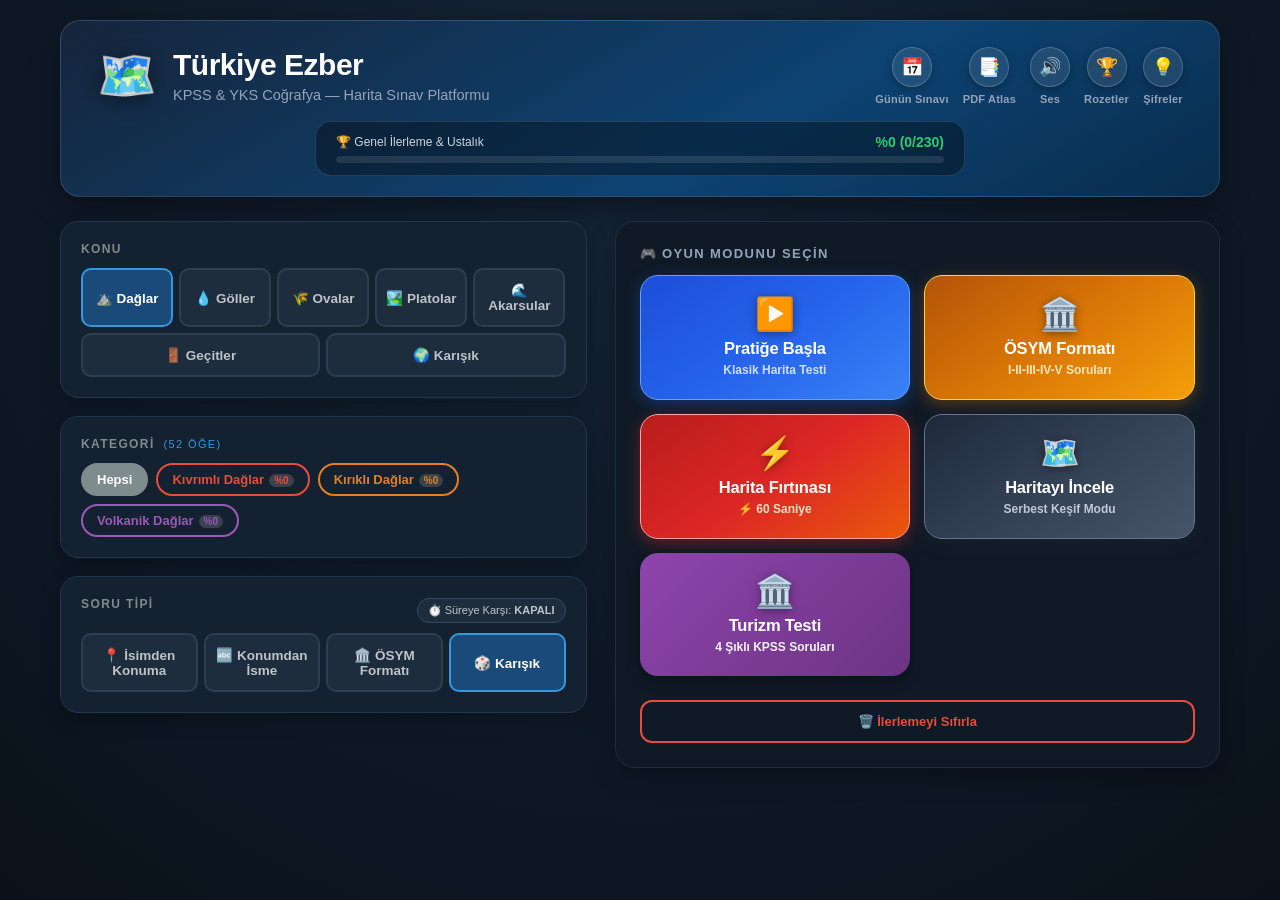
==== commit 48e33ff6: "Add files via upload" ====
--- a/index.html
+++ b/index.html
@@ -29,11 +29,26 @@
           </div>
         </div>
         <div class="menu-top-tools">
-          <button id="menu-daily-btn" class="tool-icon-btn" title="Günün KPSS Sınavı (5 Soru)">📅</button>
-          <button id="menu-pdf-btn" class="tool-icon-btn" title="KPSS Harita Notu &amp; Atlas İndir (PDF)">📑</button>
-          <button id="menu-sound-btn" class="tool-icon-btn" title="Ses Aç/Kapat">🔊</button>
-          <button id="menu-badges-btn" class="tool-icon-btn" title="Başarılar &amp; Rozetler">🏆</button>
-          <button id="menu-mnemonics-btn" class="tool-icon-btn" title="Hafıza Şifreleri">💡</button>
+          <button id="menu-daily-btn" class="tool-btn-item" title="Günün KPSS Sınavı (5 Soru)">
+            <div class="tool-icon-btn"><span class="tool-btn-icon">📅</span></div>
+            <span class="tool-btn-label">Günün Sınavı</span>
+          </button>
+          <button id="menu-pdf-btn" class="tool-btn-item" title="KPSS Harita Notu &amp; Atlas İndir (PDF)">
+            <div class="tool-icon-btn"><span class="tool-btn-icon">📑</span></div>
+            <span class="tool-btn-label">PDF Atlas</span>
+          </button>
+          <button id="menu-sound-btn" class="tool-btn-item" title="Ses Aç/Kapat">
+            <div class="tool-icon-btn"><span class="tool-btn-icon">🔊</span></div>
+            <span class="tool-btn-label">Ses</span>
+          </button>
+          <button id="menu-badges-btn" class="tool-btn-item" title="Başarılar &amp; Rozetler">
+            <div class="tool-icon-btn"><span class="tool-btn-icon">🏆</span></div>
+            <span class="tool-btn-label">Rozetler</span>
+          </button>
+          <button id="menu-mnemonics-btn" class="tool-btn-item" title="Hafıza Şifreleri">
+            <div class="tool-icon-btn"><span class="tool-btn-icon">💡</span></div>
+            <span class="tool-btn-label">Şifreler</span>
+          </button>
         </div>
       </div>
       
@@ -114,6 +129,13 @@
             <span class="action-card-text">
               <strong class="action-card-title">Haritayı İncele</strong>
               <small class="action-card-sub">Serbest Keşif Modu</small>
+            </span>
+          </button>
+          <button id="turizm-btn" class="action-card-btn btn-action-turizm">
+            <span class="action-card-icon">🏛️</span>
+            <span class="action-card-text">
+              <strong class="action-card-title">Turizm Testi</strong>
+              <small class="action-card-sub">4 Şıklı KPSS Soruları</small>
             </span>
           </button>
         </div>
@@ -357,7 +379,65 @@
   </div>
 </div>
 
+<!-- ══════════════════════════════════════════
+     TURİZM QUIZ SCREEN
+════════════════════════════════════════════ -->
+<div id="screen-turizm" class="screen">
+  <div class="tz-container">
+
+    <!-- Top bar -->
+    <div class="tz-topbar">
+      <button id="tz-back-btn" class="tz-back-btn">← Menü</button>
+      <div class="tz-progress-text">Soru <span id="tz-q-num">1</span> / <span id="tz-q-total">60</span></div>
+      <div class="tz-score-box">
+        <span class="tz-score-correct" id="tz-score-correct">✓ 0</span>
+        <span class="tz-score-wrong"   id="tz-score-wrong">✗ 0</span>
+      </div>
+    </div>
+
+    <!-- Progress bar -->
+    <div class="tz-progress-bar-wrap">
+      <div class="tz-progress-bar-fill" id="tz-progress-fill" style="width:0%"></div>
+    </div>
+
+    <!-- Question card -->
+    <div class="tz-question-card" id="tz-question-card">
+      <div class="tz-question-text" id="tz-question-text"></div>
+    </div>
+
+    <!-- Options grid -->
+    <div class="tz-options-grid" id="tz-options-grid">
+      <button class="tz-option-btn" data-idx="0" id="tz-opt-0"></button>
+      <button class="tz-option-btn" data-idx="1" id="tz-opt-1"></button>
+      <button class="tz-option-btn" data-idx="2" id="tz-opt-2"></button>
+      <button class="tz-option-btn" data-idx="3" id="tz-opt-3"></button>
+    </div>
+
+    <!-- Feedback panel -->
+    <div class="tz-feedback hidden" id="tz-feedback"></div>
+
+    <!-- Next button -->
+    <button class="tz-next-btn hidden" id="tz-next-btn">Sonraki Soru →</button>
+
+    <!-- Result screen (overlaid when done) -->
+    <div class="tz-result hidden" id="tz-result">
+      <div class="tz-result-icon" id="tz-result-icon">🏆</div>
+      <h2 class="tz-result-title">Test Bitti!</h2>
+      <div class="tz-result-score" id="tz-result-score"></div>
+      <div class="tz-result-bar-wrap">
+        <div class="tz-result-bar-fill" id="tz-result-bar"></div>
+      </div>
+      <div class="tz-result-actions">
+        <button id="tz-restart-btn" class="tz-restart-btn">↺ Tekrar Başla</button>
+        <button id="tz-menu-btn"    class="tz-menu-btn">☰ Menü</button>
+      </div>
+    </div>
+
+  </div>
+</div>
+
 <script src="data.js"></script>
+<script src="turizm_data.js"></script>
 <script src="app.js"></script>
 <script>
   if ('serviceWorker' in navigator) {
--- a/style.css
+++ b/style.css
@@ -78,8 +78,8 @@
 
 .menu-top-tools {
   display: flex;
-  align-items: center;
-  gap: 10px;
+  align-items: flex-start;
+  gap: 14px;
   flex-shrink: 0;
 }
 
@@ -849,14 +849,59 @@
    ════════════════════════════════════════════════════════════════════ */
 
 /* Header tools */
-.tool-icon-btn{
-  width:38px;height:38px;border-radius:50%;
-  background:rgba(255,255,255,0.08);border:1px solid rgba(255,255,255,0.18);
-  font-size:17px;display:flex;align-items:center;justify-content:center;
-  color:#fff;transition:all .15s;backdrop-filter:blur(4px);
-}
-.tool-icon-btn:hover{background:rgba(255,255,255,0.16);transform:scale(1.06)}
-.tool-icon-btn:active{transform:scale(0.94)}
+.tool-btn-item {
+  background: transparent;
+  border: none;
+  padding: 0;
+  display: flex;
+  flex-direction: column;
+  align-items: center;
+  gap: 6px;
+  cursor: pointer;
+  color: #fff;
+  transition: transform .18s cubic-bezier(0.4, 0, 0.2, 1);
+  user-select: none;
+  -webkit-tap-highlight-color: transparent;
+}
+.tool-btn-item:hover {
+  transform: translateY(-2px);
+}
+.tool-btn-item:active {
+  transform: translateY(1px);
+}
+.tool-icon-btn {
+  width: 40px;
+  height: 40px;
+  border-radius: 50%;
+  background: rgba(255, 255, 255, 0.09);
+  border: 1px solid rgba(255, 255, 255, 0.2);
+  font-size: 18px;
+  display: flex;
+  align-items: center;
+  justify-content: center;
+  color: #fff;
+  transition: all .18s cubic-bezier(0.4, 0, 0.2, 1);
+  backdrop-filter: blur(8px);
+  box-shadow: 0 3px 8px rgba(0, 0, 0, 0.25);
+}
+.tool-btn-item:hover .tool-icon-btn {
+  background: rgba(255, 255, 255, 0.18);
+  border-color: rgba(255, 255, 255, 0.38);
+  box-shadow: 0 5px 14px rgba(0, 0, 0, 0.35);
+  transform: scale(1.06);
+}
+.tool-btn-label {
+  font-size: 11px;
+  font-weight: 600;
+  color: #94a3b8;
+  letter-spacing: 0.2px;
+  text-align: center;
+  white-space: nowrap;
+  transition: color .15s;
+}
+.tool-btn-item:hover .tool-btn-label {
+  color: #ffffff;
+}
 .mastery-banner-header{
   display:flex;justify-content:space-between;align-items:center;
   font-size:12px;color:#cbd5e1;margin-bottom:6px;
@@ -1757,3 +1802,226 @@
 
 
 
+
+/* ════════════════════════════════════════════════════════════════════
+   TURİZM QUIZ SCREEN
+   ════════════════════════════════════════════════════════════════════ */
+
+/* Action button */
+.btn-action-turizm {
+  background: linear-gradient(135deg, #8e44ad, #6c3483);
+  border: none;
+  color: #fff;
+}
+.btn-action-turizm:hover  { background: linear-gradient(135deg, #9b59b6, #7d3c98); }
+.btn-action-turizm:active { transform: scale(.97); }
+
+/* Screen */
+#screen-turizm { overflow-y: auto; }
+
+.tz-container {
+  display: flex;
+  flex-direction: column;
+  min-height: 100%;
+  max-width: 640px;
+  margin: 0 auto;
+  padding: 0 0 24px;
+}
+
+/* Top bar */
+.tz-topbar {
+  display: flex;
+  align-items: center;
+  justify-content: space-between;
+  padding: 10px 14px;
+  background: #1a2535;
+  border-bottom: 1px solid #2a3a55;
+  gap: 8px;
+  flex-shrink: 0;
+  position: sticky;
+  top: 0;
+  z-index: 10;
+}
+
+.tz-back-btn {
+  background: transparent;
+  border: 1px solid #3a4a65;
+  color: #8fa8c8;
+  padding: 6px 12px;
+  border-radius: 8px;
+  font-size: 0.82rem;
+  font-weight: 600;
+  transition: all .15s;
+}
+.tz-back-btn:hover { background: #2a3a55; color: #fff; }
+
+.tz-progress-text {
+  font-size: 0.82rem;
+  color: #8fa8c8;
+  font-weight: 600;
+}
+
+.tz-score-box {
+  display: flex;
+  gap: 8px;
+  font-size: 0.85rem;
+  font-weight: 700;
+}
+.tz-score-correct { color: #2ecc71; }
+.tz-score-wrong   { color: #e74c3c; }
+
+/* Progress bar */
+.tz-progress-bar-wrap {
+  height: 4px;
+  background: #1a2535;
+  flex-shrink: 0;
+}
+.tz-progress-bar-fill {
+  height: 100%;
+  background: linear-gradient(90deg, #8e44ad, #3498db);
+  transition: width .4s ease;
+}
+
+/* Question card */
+.tz-question-card {
+  margin: 20px 16px 0;
+  background: linear-gradient(135deg, #1e2d42, #1a2535);
+  border: 1px solid #2a3a55;
+  border-radius: 16px;
+  padding: 22px 20px;
+}
+
+.tz-question-text {
+  font-size: 1.08rem;
+  font-weight: 700;
+  color: #ecf0f1;
+  line-height: 1.5;
+  text-align: center;
+}
+
+/* Options */
+.tz-options-grid {
+  display: grid;
+  grid-template-columns: 1fr 1fr;
+  gap: 10px;
+  padding: 14px 16px 0;
+}
+
+.tz-option-btn {
+  background: #1e2d42;
+  border: 2px solid #2a3a55;
+  border-radius: 12px;
+  color: #bdc3c7;
+  font-size: 0.92rem;
+  font-weight: 600;
+  padding: 14px 10px;
+  text-align: center;
+  transition: all .15s;
+  min-height: 56px;
+  line-height: 1.3;
+}
+.tz-option-btn:hover:not(:disabled) {
+  background: #2a3a55;
+  border-color: #3498db;
+  color: #fff;
+  transform: translateY(-1px);
+}
+.tz-option-btn:active:not(:disabled) { transform: scale(.97); }
+
+.tz-option-btn.correct {
+  background: #1a4731;
+  border-color: #2ecc71;
+  color: #2ecc71;
+}
+.tz-option-btn.wrong {
+  background: #4a1a1a;
+  border-color: #e74c3c;
+  color: #e74c3c;
+}
+.tz-option-btn:disabled { cursor: not-allowed; opacity: .75; }
+
+/* Feedback */
+.tz-feedback {
+  margin: 12px 16px 0;
+  padding: 12px 16px;
+  border-radius: 10px;
+  font-size: 0.88rem;
+  font-weight: 600;
+  line-height: 1.5;
+}
+.tz-feedback.is-correct {
+  background: #1a4731;
+  border: 1px solid #2ecc71;
+  color: #2ecc71;
+}
+.tz-feedback.is-wrong {
+  background: #3a1a2a;
+  border: 1px solid #e74c3c;
+  color: #e8a0a0;
+}
+
+/* Next button */
+.tz-next-btn {
+  display: block;
+  margin: 14px 16px 0;
+  width: calc(100% - 32px);
+  padding: 14px;
+  background: linear-gradient(135deg, #8e44ad, #6c3483);
+  border: none;
+  border-radius: 12px;
+  color: #fff;
+  font-size: 1rem;
+  font-weight: 700;
+  transition: all .15s;
+}
+.tz-next-btn:hover  { background: linear-gradient(135deg, #9b59b6, #7d3c98); }
+.tz-next-btn:active { transform: scale(.98); }
+
+/* Result overlay */
+.tz-result {
+  margin: 20px 16px 0;
+  background: #1e2d42;
+  border: 1px solid #2a3a55;
+  border-radius: 20px;
+  padding: 30px 24px;
+  text-align: center;
+  animation: fadeIn .4s ease;
+}
+.tz-result-icon { font-size: 3rem; margin-bottom: 10px; }
+.tz-result-title { font-size: 1.4rem; font-weight: 800; margin-bottom: 12px; color: #ecf0f1; }
+.tz-result-score { font-size: 2.2rem; font-weight: 900; color: #f1c40f; margin-bottom: 14px; }
+.tz-result-bar-wrap {
+  height: 10px;
+  background: #2a3a55;
+  border-radius: 5px;
+  overflow: hidden;
+  margin-bottom: 20px;
+}
+.tz-result-bar-fill {
+  height: 100%;
+  background: linear-gradient(90deg, #e74c3c, #f1c40f, #2ecc71);
+  border-radius: 5px;
+  transition: width .8s ease;
+}
+.tz-result-actions { display: flex; gap: 10px; }
+.tz-restart-btn, .tz-menu-btn {
+  flex: 1;
+  padding: 13px;
+  border-radius: 12px;
+  font-size: 0.95rem;
+  font-weight: 700;
+  border: none;
+  transition: all .15s;
+}
+.tz-restart-btn { background: linear-gradient(135deg, #8e44ad, #6c3483); color: #fff; }
+.tz-restart-btn:hover { background: linear-gradient(135deg, #9b59b6, #7d3c98); }
+.tz-menu-btn { background: #2a3a55; color: #bdc3c7; }
+.tz-menu-btn:hover { background: #3a4a65; color: #fff; }
+
+@keyframes fadeIn { from { opacity:0; transform:translateY(12px); } to { opacity:1; transform:none; } }
+
+/* Mobile tweaks */
+@media (max-width:380px) {
+  .tz-options-grid { grid-template-columns: 1fr; }
+  .tz-option-btn { min-height: 48px; }
+}
